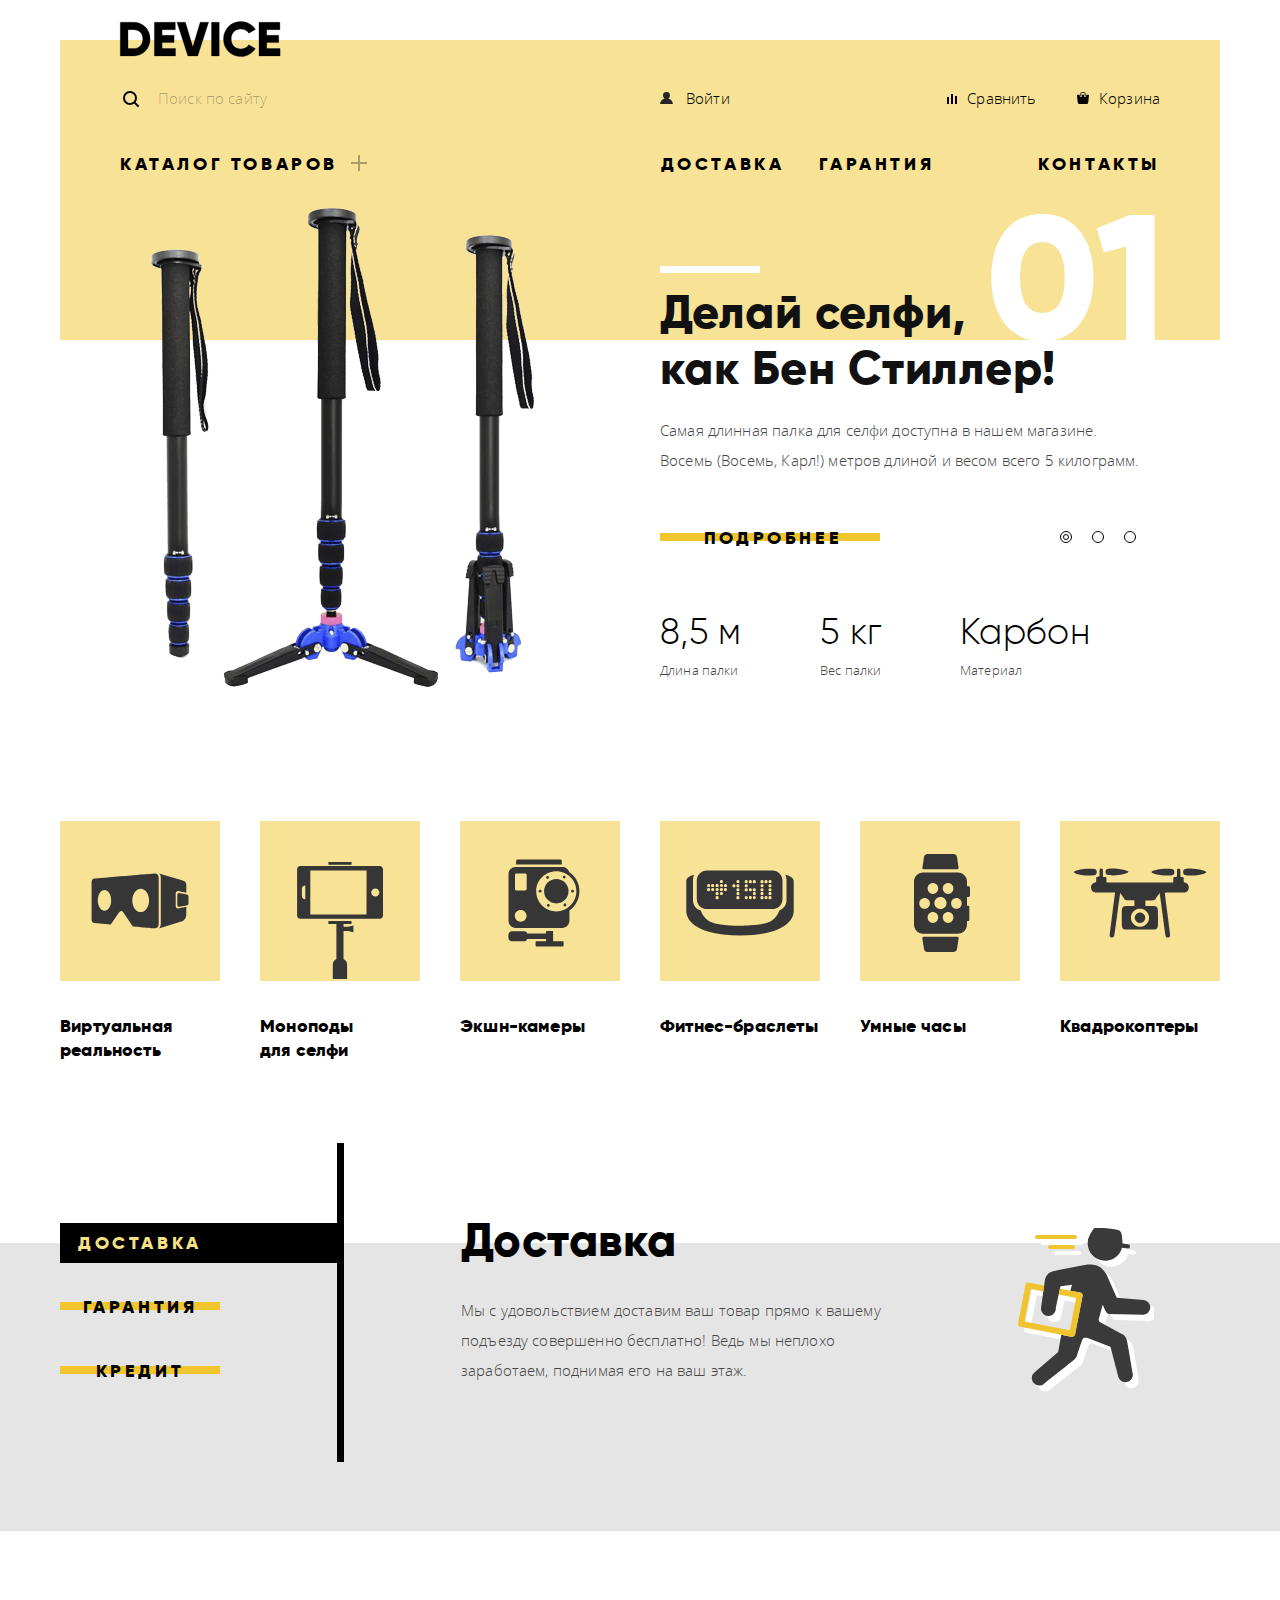
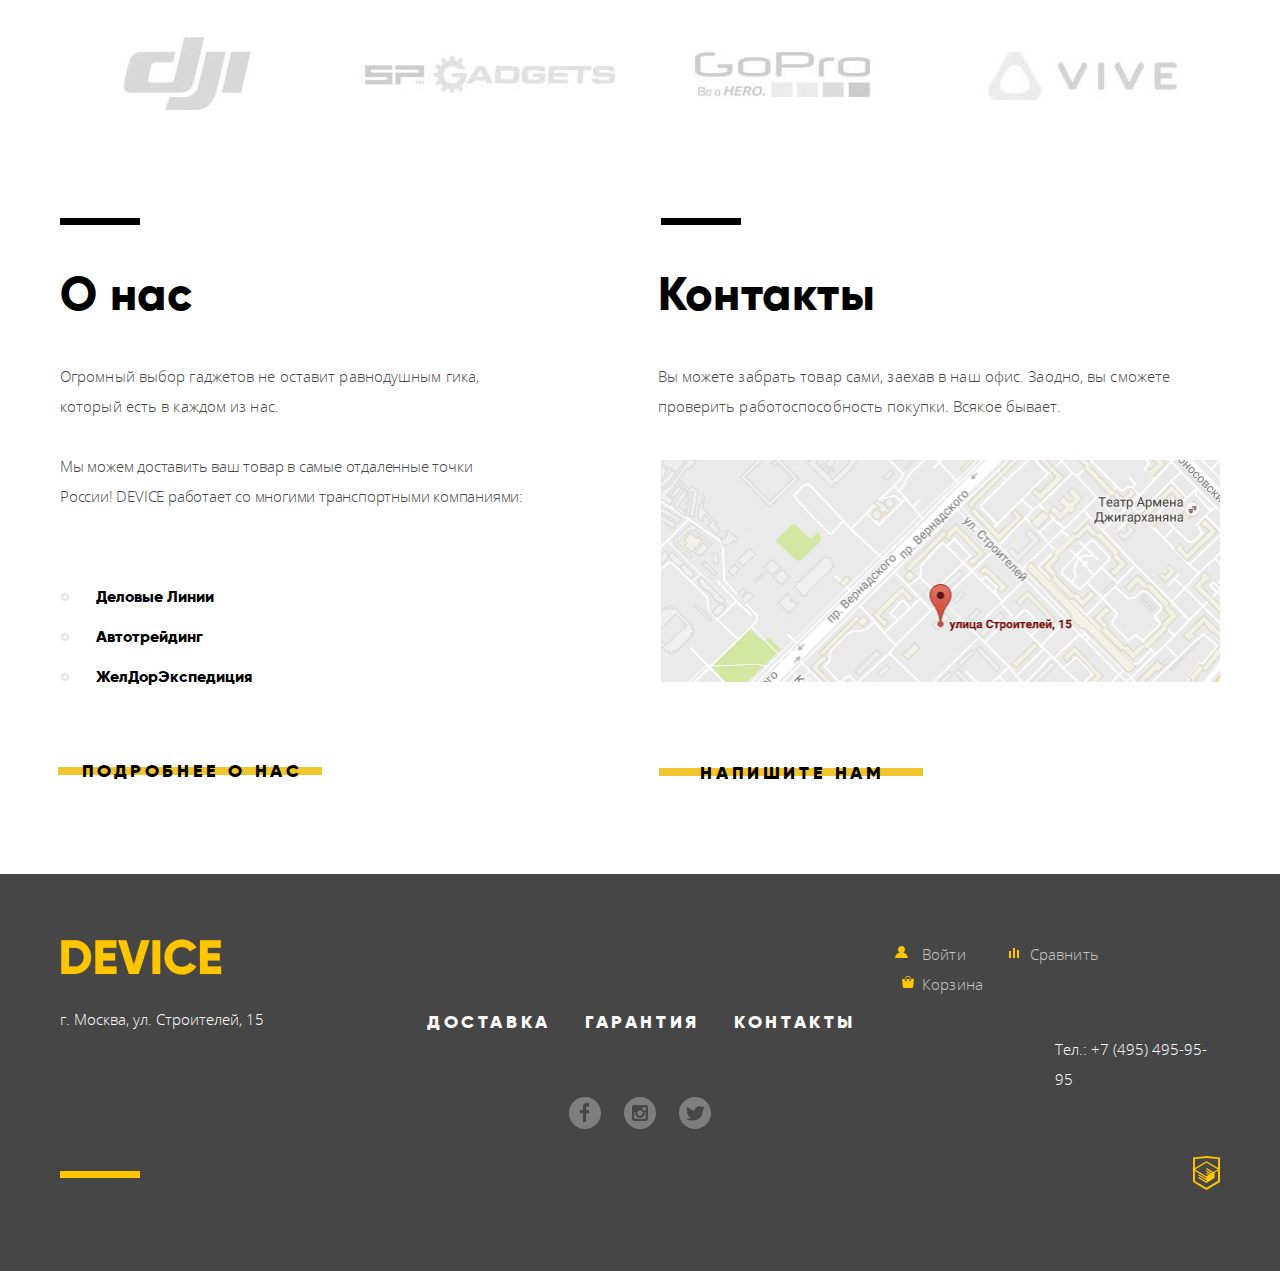
==== index.html @ ca8ff992 "Правки, правки, правки)" ====
<!DOCTYPE html>
<html lang="ru">

<head>
  <meta charset="utf-8">
  <title>HTML Academy: Девайс</title>

  <meta name="format-detection" content="telephone=no">
  <link rel="stylesheet" href="css/normalize.css">
  <link rel="stylesheet" href="css/style.css">
</head>

<body>

  <header class="page-header">
    <div class="page-header__wrapper">

      <div class="logo">
        <a><img src="img/device-logo.svg" width="300" height="64" alt="Логотип Device"></a>
      </div>

      <div class="page-header__topline">
        <form class="search-form" action="#" method="get">
          <label class="search-form__label" for="input-search"></label>
          <input id="input-search" class="search-form__input" type="search" placeholder="Поиск по сайту">
          <button class="search-form__btn" type="submit">Найти</button>
        </form>
        <div class="user-nav">
          <a class="user-nav__link" href="#">Войти</a>
          <a class="user-nav__compare" href="#">Сравнить</a>
          <a class="user-nav__basket" href="#">Корзина</a>
        </div>
      </div>

      <nav class="main-menu">
        <ul class="main-menu__list">
          <li class="main-menu__item">
            <a href="#">Каталог товаров</a>
            <ul class="main-menu__dropdown">
              <li class="main-menu__dropdown-item">
                <a href="#">Виртуальная реальность</a>
                <a href="catalog.html">Моноподы для селфи</a>
                <a href="#">Экшн-камеры</a>
              </li>
              <li class="main-menu__dropdown-item">
                <a href="#">Фитнес-браслеты</a>
                <a href="#">Умные часы</a>
              </li>
              <li class="main-menu__dropdown-item">
                <a href="#">Квадрокоптеры</a>
              </li>
            </ul>
          </li>
          <li class="main-menu__item">
            <a href="#">Доставка</a>
          </li>
          <li class="main-menu__item">
            <a href="#">Гарантия</a>
          </li>
          <li class="main-menu__item">
            <a href="#">Контакты</a>
          </li>
        </ul>
      </nav>
    </div>
  </header>
  <main class="page-main">

    <h1 class="visually-hidden">Интернет-магазин гаджетов и аксессуаров</h1>

    <div class="promo">

      <div class="promo__inner">
        <div class="promo__slider-wrap">

          <input id="promo-button-1" class="promo__button-1 visually-hidden" type="radio" name="promo-controls" checked>
          <input id="promo-button-2" class="promo__button-2 visually-hidden" type="radio" name="promo-controls">
          <input id="promo-button-3" class="promo__button-3 visually-hidden" type="radio" name="promo-controls">

          <div class="promo-paginator">
            <label for="promo-button-1"></label>
            <label for="promo-button-2"></label>
            <label for="promo-button-3"></label>
          </div>

          <div class="promo__slider">
            <ul>
              <li class="promo__slide">
                <!--slide one-->
                <div class="promo__img">
                  <img src="img/slider-1.png" width="384" height="486" alt="Палка для селфи">
                </div>
                <div class="promo__info">
                  <p class="promo__info-slogan">Делай селфи, <span>как Бен Стиллер!</span></p>
                  <p class="promo__info-text">Самая длинная палка для селфи доступна в нашем магазине.<span>Восемь (Восемь,
                      Карл!) метров длиной и весом всего 5 килограмм.</span>
                  </p>
                  <a class="promo__info-link" href="#" >Подробнее</a>
                  <table class="promo__info-param">
                    <thead>
                      <tr>
                        <td>Длина палки</td>
                        <td>Вес палки</td>
                        <td>Материал</td>
                      </tr>
                    </thead>
                    <tbody>
                      <tr>
                        <td>8,5 м</td>
                        <td>5 кг</td>
                        <td>Карбон</td>
                      </tr>
                    </tbody>
                  </table>
                </div>
              </li>
              <li class="promo__slide">
                <!--slide two-->
                <div class="promo__img">
                  <img src="img/slider-2.png" width="345" height="485" alt="Фитнес браслет">
                </div>
                <div class="promo__info">
                  <p class="promo__info-slogan">Худеем<span>правильно!</span></p>
                  <p class="promo__info-text">Мотивирующие фитнес-браслеты помогут найти в себе силы не пропускать занятия
                    и соблюдать диету.
                  </p>
                  <a class="promo__info-link" href="#" >Подробнее</a>
                  <table class="promo__info-param">
                    <thead>
                      <tr>
                        <td>Без подзарядки</td>
                      </tr>
                    </thead>
                    <tbody>
                      <tr>
                        <td>48 часов</td>
                      </tr>
                    </tbody>
                  </table>
                </div>
              </li>
              <li class="promo__slide">
                <!--slide three-->
                <div class="promo__img">
                  <img src="img/slider-3.png" width="526" height="334" alt="Квадрокоптер">
                </div>
                <div class="promo__info">
                  <p class="promo__info-slogan">Пархает как бабочка,<span>жалит как пчела!</span></p>
                  <p class="promo__info-text">Этот обычный, на первый взгляд, квадрокоптер оснащен мощным лазером, замаскированным
                    под стандартную камеру.
                  </p>
                  <a class="promo__info-link" href="#" >Подробнее</a>
                  <table class="promo__info-param">
                    <thead>
                      <tr>
                        <td>Дальность полета</td>
                        <td>Радиус пораженияя</td>
                      </tr>
                    </thead>
                    <tbody>
                      <tr>
                        <td>800 м</td>
                        <td>50 м</td>
                      </tr>
                    </tbody>
                  </table>
                </div>
              </li>
            </ul>
          </div>
        </div>
      </div>

    </div>

    <div class="assortment">
      <a class="assortment__link" href="#" aria-label="Виртуальная реальность" >
        <svg class="assortment__link-img" width="160" height="160" viewBox="0 0 160 160" fill="#363636">
          <g>
            <path class="st0" d="M115.7,85.1V72.5c0-1.3,1-2.4,2.3-2.4l8.3,1.6v-8.2c0-2.4-1.7-3.4-4.2-4.3l-23.2-6.6c1.6,1.4,1.9,2,1.9,4.4
                  v45.2c0,2.4-0.4,4.1-2,5.2l23.3-7.1c2.4-0.8,4.2-4.2,4.2-6.6v-7.9l-8.3,1.6C116.7,87.5,115.7,86.5,115.7,85.1z"
            />
            <path class="st0" d="M126.7,73.5l-7.6-1.4c-1,0-1.8,0.8-1.8,1.9v9.9c0,1,0.8,1.9,1.8,1.9l7.6-1.4c1.2-0.4,1.8-0.8,1.8-1.9v-7
                  C128.5,74.3,127.7,73.8,126.7,73.5z M98.7,57c0-5.1-4.2-4.5-4.2-4.5s-57.1,4.7-60.1,5.1c-3,0.4-2.8,4.4-2.8,4.4l0,36.3
                  c0,3.7,2.6,3.8,2.6,3.8l16.5,1.4l8.1-11.7c0,0,1.1-1.8,2.5-1.8c1.4,0,2.4,1.9,2.4,1.9l9.1,13.5c0,0,18.9,1.9,22.5,1.9
                  c3.6,0,3.4-5,3.4-5V57z M44.5,89.7c-3.7,0-6.7-4.6-6.7-10.3c0-5.7,3-10.3,6.7-10.3c3.7,0,6.7,4.6,6.7,10.3
                  C51.2,85.1,48.2,89.7,44.5,89.7z M80.7,91.1c-4.7,0-8.4-5.2-8.4-11.7c0-6.5,3.8-11.7,8.4-11.7c4.7,0,8.4,5.2,8.4,11.7
                  C89.1,85.9,85.3,91.1,80.7,91.1z" />
          </g>
        </svg>
        <span>Виртуальная реальность</span>
      </a>
      <a class="assortment__link" href="#" aria-label="Моноподы для селфи" >
          <svg class="assortment__link-img" width="160" height="160" viewBox="0 0 160 160" fill="#363636">
              <g>
                <path class="st0" d="M119.7,45H40.3c-1.8,0-3.2,1.4-3.2,3.2v46.4c0,1.8,1.4,3.2,3.2,3.2l0,0h79.5c1.8,0,3.2-1.4,3.2-3.2l0,0V48.2
                  C122.9,46.4,121.5,45,119.7,45L119.7,45z M45.3,78.2h-0.2c-1.8,0-3.2-1.4-3.2-3.2v-7.3c0-1.8,1.4-3.2,3.2-3.2l0,0h0.2V78.2z
                   M106.5,93.4H50.3v-44h56.3L106.5,93.4L106.5,93.4z M115.3,75.6c-2.3,0-4.1-1.9-4.1-4.1s1.9-4.1,4.1-4.1c2.3,0,4.1,1.9,4.1,4.1
                  S117.6,75.6,115.3,75.6z M68.4,41h23.2v2.8H68.4V41z M83.5,105.9v-3h8v-2.8H68.4v2.8h8v35.2c-2.2,1-3.6,3.1-3.6,5.6V158h14.3v-14.3
                  c0-2.4-1.4-4.6-3.6-5.6v-28h4.8l5.1,1.2v-6.7l-5.1,1.2h-4.8V105.9z"/>
              </g>
              </svg>
        <span>Моноподы для селфи</span>
      </a>
      <a class="assortment__link" href="#" aria-label="Экшн-камеры" >
        <svg class="assortment__link-img" width="160" height="160" viewBox="0 0 160 160" fill="#363636">
          <g>
            <path class="st0" d="M101.8,40c0-0.7-0.6-1.5-1.3-1.5h-43c-0.7,0-1.4,0.8-1.4,1.5v3.5h45.7L101.8,40L101.8,40z M102.7,120.3h-9.6
                  v-10.4h-7v2.5H67.3c-0.5-1.3-1.8-2.1-3.2-2.1H52c-1.9,0-3.6,1.6-3.6,3.5v3c0,1.9,1.6,3.5,3.6,3.5h12c1.5,0,2.8-0.9,3.3-2.3h18.8
                  v2.3h-9.5c-0.5,0-1,0.4-1,1v3.2c0,0.5,0.5,1,1,1h26.1c0.5,0,0.9-0.5,0.9-1v-3.2C103.6,120.7,103.2,120.3,102.7,120.3z M109.2,50.9
                  c-0.9-3-3.6-5.1-6.8-5H55.6c-3.9,0-7.1,3.1-7.1,7v46.9c0,3.9,3.3,7.1,7.1,7.1h46.7c3.9,0,7.1-3.2,7.1-7.1V89.4
                  c6.3-4.4,10-11.5,10-19.2C119.5,62.2,115.4,55.1,109.2,50.9z M60.7,100.7c-3.3,0-5.9-2.7-5.9-5.9c0-3.3,2.6-5.9,5.9-5.9
                  c3.3,0,5.9,2.7,5.9,5.9C66.6,98,64,100.7,60.7,100.7z M66.7,68c0,0.8-0.6,1.4-1.4,1.4c0,0,0,0,0,0h-8.9c-0.8,0-1.4-0.6-1.4-1.4
                  c0,0,0,0,0,0V53.9c0-0.8,0.6-1.4,1.4-1.4c0,0,0,0,0,0h8.9c0.8,0,1.4,0.6,1.4,1.4c0,0,0,0,0,0L66.7,68L66.7,68z M96.3,90.4
                  c-11.1,0-20.1-9-20.1-20.1s9-20.1,20.1-20.1s20.1,9,20.1,20.1S107.3,90.4,96.3,90.4z" />
            <ellipse class="st0" cx="96.3" cy="70.2" rx="12.2" ry="12.2" />
            <circle class="st0" cx="80.1" cy="70.2" r="1.4" />
            <circle class="st0" cx="112.5" cy="70.2" r="1.4" />
            <circle class="st0" cx="87.6" cy="56.5" r="1.4" />
            <ellipse class="st0" cx="104.9" cy="84" rx="1.4" ry="1.4" />
            <circle class="st0" cx="104.2" cy="56.1" r="1.4" />
            <circle class="st0" cx="88.3" cy="84.4" r="1.4" />
          </g>
        </svg>
        <span>Экшн-камеры</span>
      </a>
      <a class="assortment__link" href="#" aria-label="Фитнес-браслеты" >
          <svg class="assortment__link-img" width="160" height="160" viewBox="0 0 160 160" fill="#363636">
              <g>
                <path class="st0" d="M125.3,53.7c0.8,1.4,1.2,3.1,1.2,4.8v21.1c0,4.6-3.1,8.5-7.2,9.9c-1.3,4-3.8,7.9-8.1,10.4
                  c-8.7,5.2-31.1,4.8-31.2,4.8c-0.1,0-22.5,0.4-31.2-4.8c-4.2-2.5-6.7-6.3-8-10.3c-4.4-1.2-7.8-5.3-7.8-10.1V58.5
                  c0-1.7,0.4-3.3,1.1-4.7c-3.7,0.9-7.8,2.7-7.8,6.2v30c0,10.3,11.8,24.4,53.7,24.4c41.8,0,53.7-14.2,53.7-24.4v-30
                  C133.7,56.4,129.1,54.6,125.3,53.7z"/>
                <path class="st0" d="M46.9,88.1h65.5c5.6,0,10.1-4.5,10.1-10.1V59.6c0-5.6-4.5-10.1-10.1-10.1H46.9c-5.6,0-10.1,4.5-10.1,10.1V78
                  C36.8,83.6,41.3,88.1,46.9,88.1z M110,59.1c0.9,0,1.6,0.7,1.6,1.5c0,0.9-0.7,1.6-1.5,1.6c0,0-0.1,0-0.1,0c-0.9,0-1.6-0.7-1.5-1.6
                  C108.5,59.8,109.2,59.1,110,59.1z M110,63.2c0.9,0,1.6,0.7,1.6,1.6c0,0.9-0.7,1.6-1.6,1.6l0,0c-0.9,0-1.6-0.7-1.6-1.6
                  C108.5,63.9,109.2,63.2,110,63.2z M110,67.2c0.9,0,1.6,0.7,1.6,1.6s-0.7,1.6-1.6,1.6c-0.9,0-1.6-0.7-1.6-1.6
                  C108.5,67.9,109.2,67.2,110,67.2C110,67.2,110,67.2,110,67.2z M110,71c0.9,0,1.6,0.7,1.6,1.6c0,0.9-0.7,1.6-1.6,1.6
                  c-0.9,0-1.6-0.7-1.6-1.6C108.5,71.7,109.2,71,110,71z M110,75.1c0.9,0,1.6,0.7,1.6,1.6s-0.7,1.6-1.6,1.6s-1.6-0.7-1.6-1.6
                  S109.2,75.1,110,75.1L110,75.1z M106,59.1c0.9,0,1.6,0.7,1.6,1.6c0,0.9-0.7,1.6-1.6,1.6s-1.6-0.7-1.6-1.6
                  C104.4,59.8,105.1,59.1,106,59.1z M106,75.1c0.9,0,1.6,0.7,1.6,1.5c0,0.9-0.7,1.6-1.5,1.6c0,0-0.1,0-0.1,0c-0.9,0-1.5-0.7-1.5-1.6
                  C104.5,75.7,105.2,75.1,106,75.1z M102,59.1c0.9,0,1.6,0.7,1.6,1.6c0,0.9-0.7,1.6-1.6,1.6c-0.9,0-1.6-0.7-1.6-1.6
                  C100.4,59.8,101.1,59.1,102,59.1z M102,63.2c0.9,0,1.6,0.7,1.6,1.5c0,0.9-0.7,1.6-1.5,1.6c0,0-0.1,0-0.1,0c-0.9,0-1.6-0.7-1.5-1.6
                  C100.5,63.8,101.1,63.2,102,63.2z M102,67.2c0.9,0,1.6,0.7,1.6,1.6c0,0.9-0.7,1.6-1.6,1.6l0,0c-0.9,0-1.6-0.7-1.6-1.6
                  C100.4,67.9,101.1,67.2,102,67.2z M102,71c0.9,0,1.6,0.7,1.6,1.6c0,0.9-0.7,1.6-1.6,1.6s-1.6-0.7-1.6-1.6
                  C100.4,71.7,101.1,71,102,71z M102,75.1c0.9,0,1.6,0.7,1.6,1.6s-0.7,1.6-1.6,1.6s-1.6-0.7-1.6-1.6S101.1,75.1,102,75.1L102,75.1z
                   M94.3,59.1c0.9,0,1.6,0.7,1.6,1.6c0,0.9-0.7,1.6-1.6,1.6s-1.6-0.7-1.6-1.6C92.7,59.8,93.4,59.1,94.3,59.1
                  C94.3,59.1,94.3,59.1,94.3,59.1z M94.3,67.2c0.9,0,1.6,0.7,1.6,1.6s-0.7,1.6-1.6,1.6c-0.9,0-1.6-0.7-1.6-1.6
                  C92.7,67.9,93.4,67.2,94.3,67.2C94.3,67.2,94.3,67.2,94.3,67.2z M94.3,71.1c0.9,0,1.6,0.6,1.6,1.5s-0.6,1.6-1.5,1.6
                  c0,0-0.1,0-0.1,0c-0.9,0-1.5-0.8-1.5-1.6C92.8,71.8,93.5,71.1,94.3,71.1z M94.3,75.1c0.9,0,1.6,0.7,1.6,1.5s-0.7,1.6-1.5,1.6
                  c0,0-0.1,0-0.1,0c-0.9,0-1.5-0.7-1.5-1.6C92.8,75.7,93.5,75.1,94.3,75.1z M90.3,59.1c0.9,0,1.6,0.7,1.6,1.6c0,0.9-0.7,1.6-1.6,1.6
                  c-0.9,0-1.6-0.7-1.6-1.6C88.7,59.8,89.4,59.1,90.3,59.1L90.3,59.1z M90.3,67.2c0.9,0,1.6,0.7,1.6,1.5c0,0.9-0.7,1.6-1.5,1.6
                  c0,0-0.1,0-0.1,0c-0.9,0-1.6-0.7-1.5-1.6C88.8,67.9,89.4,67.2,90.3,67.2z M90.3,75.1c0.9,0,1.6,0.7,1.6,1.5c0,0.9-0.7,1.6-1.5,1.6
                  c0,0-0.1,0-0.1,0c-0.9,0-1.6-0.7-1.5-1.6C88.8,75.8,89.4,75.1,90.3,75.1z M86.2,59.1c0.9,0,1.6,0.7,1.5,1.6c0,0.8-0.7,1.5-1.5,1.5
                  c-0.9,0-1.6-0.7-1.6-1.6c0,0,0,0,0,0C84.7,59.8,85.4,59.1,86.2,59.1C86.2,59.1,86.2,59.1,86.2,59.1z M86.2,63.2
                  c0.9,0,1.6,0.6,1.7,1.5s-0.6,1.6-1.5,1.7c-0.1,0-0.1,0-0.2,0c-0.9,0-1.5-0.8-1.5-1.7C84.8,63.8,85.4,63.2,86.2,63.2z M86.2,67.2
                  c0.9,0,1.6,0.7,1.6,1.6s-0.7,1.6-1.6,1.6c-0.9,0-1.6-0.7-1.6-1.6C84.7,67.9,85.4,67.2,86.2,67.2z M86.2,75.1c0.9,0,1.5,0.8,1.5,1.6
                  c0,0.8-0.7,1.5-1.5,1.5c-0.9,0-1.6-0.7-1.5-1.6C84.7,75.8,85.4,75.1,86.2,75.1z M77.9,59.1c0.9,0,1.6,0.7,1.6,1.5
                  c0,0.9-0.7,1.6-1.5,1.6c0,0-0.1,0-0.1,0c-0.9,0-1.6-0.7-1.5-1.6C76.4,59.8,77.1,59.1,77.9,59.1z M77.9,63.2c0.9,0,1.6,0.7,1.6,1.6
                  c0,0.9-0.7,1.6-1.6,1.6l0,0c-0.9,0-1.6-0.7-1.6-1.6C76.4,63.9,77.1,63.2,77.9,63.2z M77.9,67.2c0.9,0,1.6,0.7,1.6,1.6
                  c0,0.9-0.7,1.6-1.6,1.6c-0.9,0-1.6-0.7-1.6-1.6C76.4,67.9,77.1,67.2,77.9,67.2z M77.9,71.1c0.9,0,1.6,0.7,1.6,1.6
                  c0,0.9-0.7,1.6-1.6,1.6c-0.9,0-1.6-0.7-1.5-1.6C76.4,71.8,77.1,71.1,77.9,71.1z M77.9,75.1c0.9,0,1.6,0.7,1.6,1.6s-0.7,1.6-1.6,1.6
                  s-1.6-0.7-1.6-1.6S77.1,75.1,77.9,75.1L77.9,75.1z M73.9,63.2c0.9,0,1.6,0.7,1.6,1.6s-0.7,1.6-1.6,1.6c-0.9,0-1.6-0.7-1.6-1.6
                  C72.3,63.9,73,63.2,73.9,63.2z M65.4,62.9c0.9,0,1.6,0.6,1.7,1.5c0,0.9-0.6,1.6-1.5,1.7c-0.1,0-0.1,0-0.2,0c-0.9,0-1.5-0.8-1.5-1.7
                  C64,63.6,64.6,63,65.4,62.9z M65.4,67c0.9,0,1.6,0.7,1.6,1.6c0,0.9-0.7,1.6-1.6,1.6l0,0c-0.9,0-1.6-0.7-1.6-1.6
                  C63.8,67.7,64.5,67,65.4,67z M61.4,58.9c0.9,0,1.6,0.7,1.6,1.6c0,0.9-0.7,1.6-1.6,1.6s-1.6-0.7-1.6-1.6
                  C59.8,59.6,60.5,58.9,61.4,58.9L61.4,58.9z M61.4,62.9c0.9,0,1.6,0.7,1.6,1.5c0,0.9-0.7,1.6-1.5,1.6c0,0-0.1,0-0.1,0
                  c-0.9,0-1.6-0.7-1.5-1.6C59.9,63.6,60.5,63,61.4,62.9z M61.4,67c0.9,0,1.6,0.7,1.6,1.6s-0.7,1.6-1.6,1.6l0,0
                  c-0.9,0-1.6-0.7-1.6-1.6S60.5,67,61.4,67z M61.4,71c0.9,0,1.6,0.7,1.6,1.5c0,0.9-0.7,1.6-1.5,1.6c0,0-0.1,0-0.1,0
                  c-0.9,0-1.6-0.7-1.5-1.6C59.9,71.7,60.5,71,61.4,71z M57.1,62.9c0.9,0,1.6,0.7,1.6,1.6c0,0.9-0.7,1.6-1.6,1.6c0,0,0,0,0,0
                  c-0.9,0-1.6-0.7-1.6-1.6C55.5,63.6,56.2,62.9,57.1,62.9z M57.1,67c0.9,0,1.6,0.7,1.6,1.5c0,0.9-0.7,1.6-1.5,1.6c0,0-0.1,0-0.1,0
                  c-0.9,0-1.6-0.7-1.5-1.6C55.6,67.7,56.3,67,57.1,67z M57.1,71c0.9,0,1.6,0.7,1.6,1.6c0,0.9-0.7,1.6-1.6,1.6c-0.9,0-1.6-0.7-1.6-1.6
                  C55.5,71.7,56.2,71,57.1,71z M57.1,75.1c0.9,0,1.6,0.7,1.6,1.6s-0.7,1.6-1.6,1.6c-0.9,0-1.6-0.7-1.6-1.6
                  C55.5,75.8,56.2,75.1,57.1,75.1C57.1,75.1,57.1,75.1,57.1,75.1z M52.6,58.9L52.6,58.9z M52.6,62.9c0.9,0,1.6,0.7,1.6,1.6
                  c0,0.9-0.7,1.6-1.6,1.6c-0.9,0-1.6-0.7-1.6-1.6C51.1,63.6,51.8,62.9,52.6,62.9z M52.6,67c0.9,0,1.6,0.6,1.6,1.5
                  c0,0.9-0.6,1.6-1.5,1.6c0,0-0.1,0-0.1,0c-0.9,0-1.5-0.8-1.5-1.6C51.2,67.7,51.8,67,52.6,67z M52.6,71L52.6,71z M48.6,62.9
                  c0.9,0,1.6,0.6,1.7,1.5s-0.6,1.6-1.5,1.7c-0.1,0-0.1,0-0.2,0c-0.9,0-1.5-0.8-1.5-1.7C47.2,63.6,47.8,63,48.6,62.9z M48.6,67
                  c0.9,0,1.6,0.7,1.6,1.6c0,0.9-0.7,1.6-1.6,1.6c-0.9,0-1.6-0.7-1.6-1.6C47,67.7,47.7,67,48.6,67z"/>
              </g>
              </svg>
                        
        <span>Фитнес-браслеты</span>
      </a>
      <a class="assortment__link" href="#" aria-label="Умные часы" >
          <svg class="assortment__link-img" width="160" height="160" viewBox="0 0 160 160" fill="#363636">
              <g>
                <path class="st0" d="M108.5,65.2H107v-4.6c0-5.1-4.1-9.2-9.1-9.2H63.1c-5,0-9.1,4.1-9.1,9.2v42.9c0,5.1,4.1,9.2,9.1,9.2h34.8
                  c5,0,9.1-4.1,9.1-9.2V100h1.5c0.4,0,0.8-0.3,0.8-0.8V85.5c0-0.4-0.3-0.8-0.8-0.8H107v-8.8h1.5c0.8,0,1.5-0.7,1.5-1.5v-7.7
                  C110,65.9,109.3,65.2,108.5,65.2z M88.1,62.1c2.9,0,5.3,2.4,5.3,5.4s-2.4,5.4-5.3,5.4c-2.9,0-5.3-2.4-5.3-5.4S85.2,62.1,88.1,62.1z
                   M72.9,62.1c2.9,0,5.3,2.4,5.3,5.4s-2.4,5.4-5.3,5.4c-2.9,0-5.3-2.4-5.3-5.4S70,62.1,72.9,62.1z M59.3,82.4c0-3,2.4-5.4,5.3-5.4
                  c2.9,0,5.3,2.4,5.3,5.4s-2.4,5.4-5.3,5.4C61.7,87.8,59.3,85.4,59.3,82.4z M72.9,101.9c-2.9,0-5.3-2.4-5.3-5.4s2.4-5.4,5.3-5.4
                  c2.9,0,5.3,2.4,5.3,5.4S75.9,101.9,72.9,101.9z M74.4,82c0-3.4,2.7-6.1,6.1-6.1c3.3,0,6.1,2.7,6.1,6.1s-2.7,6.1-6.1,6.1
                  C77.1,88.1,74.4,85.4,74.4,82z M88.1,101.9c-2.9,0-5.3-2.4-5.3-5.4s2.4-5.4,5.3-5.4s5.3,2.4,5.3,5.4S91,101.9,88.1,101.9z
                   M96.4,87.8c-2.9,0-5.3-2.4-5.3-5.4s2.4-5.4,5.3-5.4c2.9,0,5.3,2.4,5.3,5.4C101.7,85.4,99.3,87.8,96.4,87.8z M63.6,48.3h33.7
                  c0.8,0,1.4-0.7,1.3-1.5L97,36l0,0c-0.3-1.7-1.8-3-3.5-3h-26c-1.7,0-3.3,1.4-3.5,3l-1.6,10.8C62.2,47.6,62.8,48.3,63.6,48.3z
                   M97.3,115.7H63.6c-0.8,0-1.4,0.7-1.3,1.5L64,128c0.3,1.7,1.8,3,3.5,3h26c1.7,0,3.3-1.4,3.5-3v0l1.6-10.8
                  C98.8,116.4,98.2,115.7,97.3,115.7z"/>
              </g>
              </svg>                         
        <span>Умные часы</span>
      </a>
      <a class="assortment__link" href="#" aria-label="Квадрокоптеры" >
          <svg class="assortment__link-img" width="160" height="160" viewBox="0 0 160 160" fill="#363636">
              <g>
                <path class="st0" d="M26,47.8c-5.5,0.5-10.2,1.6-11.5,2.7c-0.7,0.6-0.7,0.6-0.2,1.2c0.6,0.7,3.7,1.6,7.2,2.2
                  c4,0.7,12.5,0.7,13.7,0.1c1.2-0.7,1.6-1.4,1.6-3c0-1.6-0.6-2.4-2.2-2.9C33.3,47.6,28.9,47.5,26,47.8z M39.8,48
                  c-0.1,0.3-0.3,2.1-0.3,4.1c0,4.1,0.2,3.8-2.2,3.9l-1,0.1l-0.1,2.5L36,61.2l-1.2,0.3c-2.6,0.7-4,2.6-3.8,5.3c0.1,1.9,1,3.3,2.6,4.1
                  c1.1,0.5,1.5,0.5,11.2,0.5c5.5,0,10.1,0.1,10.2,0.2c0.1,0.1-1.1,9.4-2.6,20.6c-1.4,11.2-2.7,21-2.7,21.7c-0.1,1.6,0.8,2.6,2.3,2.6
                  c1.2,0,2-0.6,2.3-1.9c0.1-0.5,1.5-10.3,3-21.8c1.5-11.5,2.9-20.9,2.9-20.9c0.1,0,1.1,1.4,2.2,3.1c2.9,4.6,2.4,4.3,7.6,4.3h4.4V85
                  l-5.1,0.1c-4.7,0.1-5.2,0.1-5.9,0.6c-1.6,1.2-1.6,1.4-1.6,11c0,9.5,0,9.8,1.5,11.1l0.9,0.7h31.4l0.9-0.7c1.5-1.3,1.5-1.5,1.5-11.1
                  c0-9.6-0.1-9.8-1.6-11c-0.7-0.5-1.2-0.5-5.9-0.6L85.4,85v-5.6h4.4c5.2,0,4.7,0.3,7.6-4.3c1.1-1.7,2.1-3.1,2.2-3.1
                  c0.1,0,1.4,9.4,2.9,20.9c1.5,11.5,2.9,21.3,3,21.8c0.3,1.3,1.1,1.9,2.3,1.9c1.5,0,2.4-1,2.3-2.6c0-0.7-1.3-10.4-2.7-21.7
                  c-1.5-11.2-2.6-20.5-2.6-20.6c0.1-0.1,4.6-0.2,10.2-0.2c9.8,0,10.1,0,11.2-0.5c1.5-0.7,2.4-2.2,2.6-4.1c0.2-2.7-1.2-4.6-3.8-5.3
                  l-1.2-0.3l-0.1-2.5l-0.1-2.5l-1-0.1c-2.3-0.2-2.2,0.1-2.2-3.9c0-2-0.1-3.8-0.3-4.1c-0.2-0.4-0.5-0.5-1.4-0.5
                  c-0.6,0-1.2,0.1-1.4,0.3c-0.2,0.2-0.3,1.5-0.3,3.9s-0.1,3.7-0.3,3.9c-0.2,0.2-0.9,0.3-1.7,0.3c-1.6,0-1.7,0.1-1.7,3.1v2.3H46.5
                  v-2.3c0-3.1,0-3.1-1.7-3.1c-0.7,0-1.5-0.1-1.6-0.3c-0.2-0.2-0.3-1.5-0.3-3.9c0-2.5-0.1-3.7-0.3-3.9c-0.2-0.2-0.8-0.3-1.4-0.3
                  C40.3,47.5,40,47.6,39.8,48z M82.6,88.1c2.9,0.9,5.4,3.4,6.2,6.2c0.4,1.5,0.3,4.2-0.3,5.8c-0.7,1.9-2.7,4-4.6,4.9
                  c-1.3,0.6-1.8,0.7-3.9,0.7s-2.6-0.1-3.9-0.7c-1.9-0.9-3.9-3.1-4.6-4.9c-0.6-1.6-0.7-4.2-0.3-5.8c0.7-2.7,3.3-5.3,6.1-6.2
                  C79.3,87.5,80.6,87.5,82.6,88.1z"/>
                <path class="st0" d="M77.8,91.9c-2,0.9-3.5,3.6-3.1,5.7c0.8,3.7,4.8,5.6,8,3.7c2-1.2,3-3.5,2.4-5.8c-0.6-2.4-2.7-4.1-5.2-4.1
                  C79.4,91.4,78.4,91.7,77.8,91.9L77.8,91.9z M50.1,47.6c-3.9,0.7-4.5,1.1-4.5,3.4c0,1.8,0.5,2.4,2.3,3c1.5,0.5,7.2,0.5,10.5,0.1
                  c6.9-0.8,11.3-2.5,9.7-3.8c-1.3-0.9-4.9-1.9-9.1-2.4C56.5,47.7,51,47.5,50.1,47.6L50.1,47.6z M103.5,47.8
                  c-6.3,0.6-11.9,2.1-11.9,3.2c0,1.7,7.8,3.5,15.6,3.5c5.8,0,7.2-0.6,7.2-3.3c0-1.8-0.6-2.6-2.4-3.1
                  C110.4,47.6,106.4,47.5,103.5,47.8z M126.8,47.8c-1.8,0.2-3,0.8-3.4,1.5c-0.4,0.8-0.3,2.9,0.2,3.6c0.9,1.3,1.7,1.5,7.1,1.5
                  c3.7,0,5.8-0.1,7.9-0.5c3.5-0.6,6.6-1.5,7.2-2.2c0.5-0.5,0.5-0.5-0.2-1.2c-1.3-1.1-6-2.2-11.9-2.7C130,47.5,129,47.5,126.8,47.8z"
                  />
              </g>
              </svg>
                         
        <span>Квадрокоптеры</span>
      </a>
    </div>

    <div class="feature">

      <div class="feature__inner">
        <div class="feature__slider-wrap">

          <input id="feature-button-1" class="feature__button-1 visually-hidden" type="radio" name="feature-controls" checked>
          <input id="feature-button-2" class="feature__button-2 visually-hidden" type="radio" name="feature-controls">
          <input id="feature-button-3" class="feature__button-3 visually-hidden" type="radio" name="feature-controls">

          <div class="feature-paginator">
            <label for="feature-button-1">Доставка</label>
            <label for="feature-button-2">Гарантия</label>
            <label for="feature-button-3">Кредит</label>
          </div>

          <div class="feature__slider">
            <ul>
              <li class="feature__slide">
                <!--slide one-->
                <h2 class="feature__slide-title">Доставка</h2>
                <p class="feature__slide-text">Мы с удовольствием доставим ваш товар прямо к вашему подъезду совершенно бесплатно!
                  Ведь мы неплохо заработаем, поднимая его на ваш этаж.
                </p>
              </li>
              <li class="feature__slide">
                <!--slide two-->
                <h2 class="feature__slide-title">Гарантия</h2>
                <p class="feature__slide-text">Если из-за возгорания купленного у нас товара у вас сгорит дом — не переживайте,
                  мы выдадим вам новый. Товар, не дом, конечно же.
                </p>
              </li>
              <li class="feature__slide">
                <!--slide three-->
                <h2 class="feature__slide-title">Кредит</h2>
                <p class="feature__slide-text">Залезть в долговую яму стало проще! Кредитные консультанты подберут для вас
                  наиболее выгодные условия кредита. Выгодные для нашего банка, разумеется.
                </p>
              </li>
            </ul>
          </div>
        </div>
      </div>

    </div>

    <div class="partners">
      <a href="#" class="partners__link" title="DJI">
        <img src="img/logo-dji.jpg" width="260" height="100" alt="Компания DJI">
      </a>
      <a href="#" class="partners__link" title="SP Gadgets">
        <img src="img/logo-sp.jpg" width="260" height="100" alt="Компания SP Gadgets">
      </a>
      <a href="#" class="partners__link" title="Go Pro">
        <img src="img/logo-gopro.jpg" width="260" height="100" alt="Компания Go Pro">
      </a>
      <a href="#" class="partners__link" title="VIVE">
        <img src="img/logo-vive.jpg" width="260" height="100" alt="Компания VIVE">
      </a>
    </div>

    <div class="company-info">
      <div class="about">
        <h2 class="about__title">О нас</h2>
        <p class="about__text">Огромный выбор гаджетов не оставит равнодушным гика, который есть в каждом из нас.</p>
        <p class="about__text">Мы можем доставить ваш товар в самые отдаленные точки России! DEVICE работает со многими транспортными
          компаниями:
        </p>
        <ul>
          <li>Деловые Линии</li>
          <li>Автотрейдинг</li>
          <li>ЖелДорЭкспедиция</li>
        </ul>
        <a class="about__link" href="#">Подробнее о нас</a>
      </div>
      <div class="contacts">
        <h2 class="contacts__title">Контакты</h2>
        <p class="contacts__text">Вы можете забрать товар сами, заехав в наш офис. Заодно, вы сможете проверить работоспособность
          покупки. Всякое бывает.
        </p>
        <a class="contacts__map" href="#" title="Адрес офиса">
          <img src="img/map.png" width="560" height="222" alt="улица Строителей дом 15">
        </a>
        <a class="contacts__link" href="#">Напишите нам</a>
      </div>
    </div>
  </main>

  <footer class="page-footer">
    <div class="page-footer__wrapper">

      <div class="page-footer__block">
        <div class="logo logo--footer">
          <a><img src="img/device-logo--footer.svg" width="300" height="64" alt="Логотип Device"></a>
        </div>
        <p class="address">г. Москва, ул. Строителей, 15</p>
      </div>

      <div class="page-footer__block">
        <div class="page-footer__links">
          <a class="page-footer__link" href="#">Доставка</a>
          <a class="page-footer__link" href="#">Гарантия</a>
          <a class="page-footer__link" href="#">Контакты</a>
        </div>
        <div class="social">
          <a href="facebook.com" aria-label="facebook"></a>
          <a href="instagram.com" aria-label="instagram"></a>
          <a href="twitter.com" aria-label="twitter"></a>
        </div>
      </div>

      <div class="page-footer__block">
        <div class="user-nav user-nav--footer">
          <a class="user-nav__link user-nav__link--footer" href="#">Войти</a>
          <a class="user-nav__compare user-nav__compare--footer" href="#">Сравнить</a>
          <a class="user-nav__basket user-nav__basket--footer" href="#">Корзина</a>
        </div>
        <p class="tel">Тел.: +7 (495) 495-95-95</p>
        <a class="page-footer__block-link" href="https://htmlacademy.ru/intensive/htmlcss">
        </a>
      </div>

    </div>
  </footer>


  <div class="map-popup-overlay hidden">
    <div class="popup-map">
      <iframe src="https://yandex.ru/map-widget/v1/?um=constructor%3Afe4377b97dc8234eb7981701d78a9d615b1ea40eb88b5850a05a94e5e0ac925a&amp;source=constructor"
        width="960" height="560"></iframe>
      <button class="close-btn close-btn--map" type="button" tabindex="0">
        <span class="visually-hidden">Закрыть</span>
      </button>
    </div>
  </div>

  <div class="form-popup-overlay hidden">
    <form class="popup-form" action="#" method="post">
      <fieldset class="popup-form__group">
        <div class="popup-form__group-wrapper">

          <div class="popup-form__user-name">
            <label class="popup-form__label" for="name-user">Ваше имя:</label>
            <input id="name-user" class="popup-form__input" type="text" name="user-name" placeholder="Имя Фамилия">
          </div>

          <div class="popup-form__user-email">
            <label class="popup-form__label" for="mail-user">Ваш e-mail:</label>
            <input id="mail-user" class="popup-form__input" type="email" name="user-mail" placeholder="email@example.com" required>
          </div>
        </div>

        <div class="popup-form__user-text">
          <label class="popup-form__label" for="text-user">Текст письма:</label>
          <textarea id="text-user" name="user-text" placeholder="В свободной форме"></textarea>
        </div>

        <button class="popup-form__btn" type="submit">Отправить</button>
      </fieldset>
      <button class="close-btn close-btn--form" type="button" tabindex="0">
        <span class="visually-hidden">Закрыть</span>
      </button>
    </form>
  </div>

  <script src="js/common.js"></script>

</body>

</html>
---- css/style.css ----
@font-face {
  font-weight: 800;
  font-family: "GilroyExtraBold";
  font-style: normal;

  font-display: swap;
  src: url("../fonts/gilroyextrabold.woff2") format("woff2"), url("../fonts/gilroyextrabold.woff") format("woff");
}

@font-face {
  font-weight: 300;
  font-family: "GilroyLight";
  font-style: normal;

  font-display: swap;
  src: url("../fonts/gilroylight.woff2") format("woff2"), url("../fonts/gilroylight.woff") format("woff");
}

@font-face {
  font-weight: 400;
  font-family: "OpenSans";
  font-style: normal;

  font-display: swap;
  src: url("../fonts/opensans.woff2") format("woff2"), url("../fonts/opensans.woff") format("woff");
}

@font-face {
  font-weight: 300;
  font-family: "OpenSansLight";
  font-style: normal;

  font-display: swap;
  src: url("../fonts/opensanslight.woff2") format("woff2"), url("../fonts/opensanslight.woff") format("woff");
}

html {
  height: 100%;
}

body {
  position: relative;

  -webkit-box-sizing: border-box;
          box-sizing: border-box;
  min-width: 1200px;
  height: 100%;
  margin: 0 auto;

  font-size: 16px;
  line-height: 1.6;
  font-family: "OpenSans", "Arial", "Helvetica", sans-serif;
  color: #111111;
  word-wrap: break-word;
}

img {
  max-width: 100%;
  height: auto;
}

iframe {
  border: none;
}

.visually-hidden,
.visually-hidden:not(:focus):not(:active) {
  position: absolute;

  width: 1px;
  height: 1px;
  margin: -1px;

  clip: rect(0 0 0 0);
}

.hidden {
  display: none;
}

/*begin of header*/

.page-header {
  display: block;
  -webkit-box-sizing: border-box;
          box-sizing: border-box;
  width: 1160px;
  margin: 0 auto;
  padding: 40px 60px 0;

  background-image: linear-gradient(to bottom, #ffffff 0, #ffffff 40px, #f7e296 0, #f7e296);
}

.page-header__wrapper {
  position: relative;

  padding-top: 33px;
}

.logo {
  position: absolute;
  top: -21px;
  left: -3px;

  width: 165px;
  height: 40px;
}

.logo a {
  -webkit-transition: all 0.3s;
          transition: all 0.3s;
}

.logo--footer {
  top: -2px;
  left: -2px;
}

.logo [href="index.html"]:hover {
  opacity: 0.6;
}

.logo [href="index.html"]:active {
  opacity: 0.3;
}

.page-header__topline {
  display: -webkit-box;
  display: -ms-flexbox;
  display: flex;
      flex-wrap: wrap;
  width: 100%;
  margin-bottom: 29px;

  -ms-flex-wrap: wrap;
}

.search-form {
  position: relative;

  width: 50%;

  font-weight: 300;
  font-size: 15px;
  font-family: "OpenSansLight", "Arial", "Helvetica", sans-serif;
}

.search-form__label {
  position: absolute;
  top: 18px;
  left: 3px;

  display: block;
  width: 16px;
  height: 16px;

  background-image: url("../img/search.svg");
  cursor: pointer;
}

.search-form__input {
  -webkit-box-sizing: border-box;
          box-sizing: border-box;
  width: 355px;
  height: 50px;
  padding: 0 36px;

  font-weight: 300;
  line-height: 2;
  letter-spacing: 0.01em;

  background-color: transparent;
  border: 2px solid transparent;

  -webkit-transition: all 0.3s;
          transition: all 0.3s;
}

.search-form__input::-webkit-input-placeholder {
  color: rgba(0, 0, 0, 0.3);

  -webkit-transition: all 0.3s;
          transition: all 0.3s;
}

.search-form__input:-ms-input-placeholder {
  color: rgba(0, 0, 0, 0.3);
}

.search-form__input::placeholder {
  color: rgba(0, 0, 0, 0.3);
}

.search-form__input:hover::-webkit-input-placeholder {
  color: rgba(0, 0, 0, 0.6);
}

.search-form__input:hover:-ms-input-placeholder {
  color: rgba(0, 0, 0, 0.6);
}

.search-form__input:hover::placeholder {
  color: rgba(0, 0, 0, 0.6);
}

.search-form__input:focus {
  border-bottom: 2px solid #000000;
  outline: none;
}

.search-form__input:focus::-webkit-input-placeholder {
  color: rgba(0, 0, 0, 1);
}

.search-form__input:focus:-ms-input-placeholder {
  color: rgba(0, 0, 0, 1);
}

.search-form__input:focus::placeholder {
  color: rgba(0, 0, 0, 1);
}

.search-form__input:focus + .search-form__btn {
  visibility: visible;
  cursor: pointer;
  opacity: 1;
}

.search-form__btn {
  -webkit-box-sizing: border-box;
          box-sizing: border-box;
  width: 85px;
  height: 49px;
  margin-left: -6px;

  font-weight: 300;
  color: #000000;

  background-color: #f7e296;
  border: 2px solid #000000;
  visibility: hidden;
  cursor: default;
  opacity: 0;

  -webkit-transition: all 0.3s;
          transition: all 0.3s;
}

.search-form__btn:hover,
.search-form__btn:focus {
  color: #ffffff;

  background-color: #000000;
  opacity: 1;
}

.search-form__btn:active {
  color: rgba(255, 255, 255, 0.3);

  background-color: #000000;
}

.user-nav {
  display: -webkit-box;
  display: -ms-flexbox;
  display: flex;
      flex-wrap: wrap;
  justify-content: space-between;
  -webkit-box-sizing: border-box;
          box-sizing: border-box;
  width: 50%;
  padding-top: 10px;
  padding-left: 46px;

  font-weight: 300;
  font-size: 15px;
  line-height: 2;
  font-family: "OpenSansLight", "Arial", "Helvetica", sans-serif;
  letter-spacing: 0.01em;

  -webkit-box-pack: justify;
  -ms-flex-pack: justify;
  -ms-flex-wrap: wrap;
}

.user-nav a {
  position: relative;

  color: #000000;
  text-decoration: none;

  -webkit-transition: all 0.3s;
          transition: all 0.3s;
}

.user-nav a:hover {
  opacity: 0.6;
}

.user-nav a:active {
  opacity: 0.3;
}

.user-nav__link {
  margin-right: 175px;
}

.user-nav__link::before {
  content: "";
  position: absolute;
  top: 9px;
  left: -26px;

  width: 13px;
  height: 12px;
  padding-right: 15px;

  background-image: url("../img/user.svg");
  background-repeat: no-repeat;
}

.user-nav__compare::before {
  content: "";
  position: absolute;
  top: 11px;
  left: -20px;

  display: inline-block;
  width: 10px;
  height: 10px;

  background-image: url("../img/compare.svg");
  background-repeat: no-repeat;
}

.user-nav__basket::before {
  content: "";
  position: absolute;
  top: 9px;
  left: -22px;

  display: inline-block;
  width: 12px;
  height: 12px;

  background-image: url("../img/cart.svg");
  background-repeat: no-repeat;
}

.main-menu {
  width: 100%;
}

.main-menu__list {
  display: -webkit-box;
  display: -ms-flexbox;
  display: flex;
      flex-wrap: wrap;
  width: 1040px;
  margin: 0;
  padding: 0;

  list-style: none;

  -ms-flex-wrap: wrap;
}

.main-menu__item {
  -webkit-box-sizing: border-box;
          box-sizing: border-box;
}

.main-menu__item > a {
  font-size: 18px;
  line-height: 24px;
  font-family: "GilroyExtraBold", "Arial", "Helvetica", sans-serif;
  color: #000000;
  text-transform: uppercase;
  text-decoration: none;
  letter-spacing: 0.2em;

  -webkit-transition: all 0.3s;
          transition: all 0.3s;
}

.main-menu__item > a:hover {
  color: rgba(0, 0, 0, 0.6);
}

.main-menu__item > a:active {
  color: rgba(0, 0, 0, 0.3);
}

.main-menu__item:first-child {
  position: relative;

  width: 520px;
  margin-right: auto;
}

.main-menu__item:first-child a {
  position: relative;

  padding-right: 29px;
}

.main-menu__item:first-child > a::after {
  content: "";
  position: absolute;
  top: 2px;
  right: 0;

  display: inline-block;
  width: 16px;
  height: 16px;

  background-image: url("../img/plus.png");
  background-repeat: no-repeat;
}

.main-menu__item:nth-child(2) {
  margin-right: 35px;
}

.main-menu__item:nth-child(3) {
  margin-right: 104px;
}

.main-menu__item:last-child {
  margin-right: 0;
}

.main-menu__dropdown {
  position: absolute;
  top: 20px;
  left: -60px;

  display: -webkit-box;
  display: -ms-flexbox;
  display: flex;
  -webkit-box-sizing: border-box;
          box-sizing: border-box;
  width: 1160px;
  height: 167px;
  padding: 27px 0 0 61px;
  overflow-y: auto;

  list-style: none;

  background-color: #f7e296;
  visibility: hidden;
  opacity: 0;

  -webkit-transition: opacity 0.3s, visibility 0.3s linear 0.3s;
          transition: opacity 0.3s, visibility 0.3s linear 0.3s;
  -webkit-transition-delay: 0.1s;
          transition-delay: 0.1s;
  z-index: 2;
}

.main-menu__dropdown:hover,
.main-menu__dropdown:focus {
  visibility: visible;
  opacity: 1;
}

.main-menu__item:first-child a:hover + .main-menu__dropdown,
.main-menu__item:first-child a:focus + .main-menu__dropdown {
  visibility: visible;
  opacity: 1;
}

.main-menu__dropdown a {
  font-weight: 300;
  font-size: 15px;
  line-height: 2.4;
  font-family: "OpenSansLight", "Arial", "Helvetica", sans-serif;
  color: #000000;
  text-decoration: none;
  letter-spacing: 0.01em;

  -webkit-transition: all 0.3s;
          transition: all 0.3s;
}

.main-menu__dropdown a:hover {
  color: rgba(0, 0, 0, 0.6);
}

.main-menu__dropdown a:active {
  color: rgba(0, 0, 0, 0.3);
}

.main-menu__dropdown-item {
  display: -webkit-box;
  display: -ms-flexbox;
  display: flex;
  -ms-flex-direction: column;
      flex-direction: column;

  -webkit-box-direction: normal;
  -webkit-box-orient: vertical;
}

/*end of header*/

/*===== begin of main =====*/

/*begin promo slider*/

.promo {
  display: block;
  -webkit-box-sizing: border-box;
          box-sizing: border-box;
  width: 1160px;
  margin: 0 auto 131px;
  padding: 26px 20px 0;

  background-image: linear-gradient(to bottom, #f7e296 0, #f7e296 162px, #ffffff 0, #ffffff);
}

.promo__inner {
  display: block;
  width: 1040px;
  height: 486px;
  margin: 0 auto;
}

.promo__slider-wrap {
  position: relative;

  display: block;
  width: 100%;
  margin: auto;
}

.promo__slider-wrap::before {
  content: "";
  position: absolute;
  top: 62px;
  left: 540px;

  display: block;
  width: 100px;
  height: 7px;

  background-color: #ffffff;
}

.promo-paginator {
  position: absolute;
  right: -38px;
  bottom: 156px;
  z-index: 2;

  width: 200px;
  height: 10px;
  margin: 0 0 0 -100px;

  text-align: center;
}

.promo-paginator label {
  position: relative;

  display: inline-block;
  -webkit-box-sizing: border-box;
          box-sizing: border-box;
  width: 12px;
  height: 12px;
  margin: 0 8px;

  vertical-align: top;

  border: 1px solid #000000;
  border-radius: 50%;
  cursor: pointer;
}

.promo__slider-wrap input[type="radio"].promo__button-1:checked ~ .promo-paginator > label[for="promo-button-1"]::before {
  content: "";
  position: absolute;
  top: 0;
  right: 0;
  bottom: 0;
  left: 0;

  display: block;
  width: 4px;
  height: 4px;
  margin: auto;

  border: 1px solid #000000;
  border-radius: 50%;
}

.promo__slider-wrap input[type="radio"].promo__button-2:checked ~ .promo-paginator > label[for="promo-button-2"]::before {
  content: "";
  position: absolute;
  top: 0;
  right: 0;
  bottom: 0;
  left: 0;

  display: block;
  width: 4px;
  height: 4px;
  margin: auto;

  border: 1px solid #000000;
  border-radius: 50%;
}

.promo__slider-wrap input[type="radio"].promo__button-3:checked ~ .promo-paginator > label[for="promo-button-3"]::before {
  content: "";
  position: absolute;
  top: 0;
  right: 0;
  bottom: 0;
  left: 0;

  display: block;
  width: 4px;
  height: 4px;
  margin: auto;

  border: 1px solid #000000;
  border-radius: 50%;
}

.promo__slider-wrap input[type="radio"].promo__button-1:checked ~ .promo__slider > ul {
  left: 0;
}

.promo__slider-wrap input[type="radio"].promo__button-2:checked ~ .promo__slider > ul {
  left: -100%;
}

.promo__slider-wrap input[type="radio"].promo__button-3:checked ~ .promo__slider > ul {
  left: -200%;
}

.promo__slider {
  position: relative;

  overflow-x: hidden;
}

.promo__slider ul {
  position: relative;
  z-index: 1;

  display: -webkit-box;
  display: -ms-flexbox;
  display: flex;
  width: 500%;
  margin: 0;
  padding: 0;

  list-style: none;
}

.promo__slide {
  display: -webkit-box;
  display: -ms-flexbox;
  display: flex;
  -webkit-box-sizing: border-box;
          box-sizing: border-box;
  width: 1040px;
  max-height: 500px;
}

.promo__slide:not(:last-child) .promo__img {
  margin-left: 30px;
}

.promo__img,
.promo__info {
  width: 50%;
}

.promo__info {
  margin-left: 10px;
}

.promo__info-slogan {
  position: relative;
  z-index: 5;

  margin-top: 80px;
  margin-bottom: 19px;

  font-weight: 800;
  font-size: 47px;
  line-height: 1.191489361702128;
  font-family: "GilroyExtraBold", "Arial", "Helvetica", sans-serif;
  letter-spacing: 0.01em;
}

.promo__info-slogan::before {
  position: absolute;
  top: 0;
  left: 0;
  z-index: -1;

  display: block;

  font-size: 179px;
  color: #ffffff;
}

.promo__info-slogan span {
  display: block;
}

.promo__slide:first-child .promo__info-slogan::before {
  content: "01";
  top: -112px;
  left: 326px;
}

.promo__slide:nth-child(2) .promo__info-slogan::before {
  content: "02";
  top: -112px;
  left: 299px;
}

.promo__slide:last-child .promo__info-slogan::before {
  content: "03";
  top: -112px;
  left: 308px;
}

.promo__info-text {
  margin-bottom: 43px;

  font-weight: 300;
  font-size: 15px;
  line-height: 2;
  font-family: "OpenSansLight", "Arial", "Helvetica", sans-serif;
  color: #464646;
  letter-spacing: 0.01em;
}

.promo__info-text span {
  display: block;
}

.promo__info-link {
  position: relative;

  display: -webkit-box;
  display: -ms-flexbox;
  display: flex;
  justify-content: center;
  align-items: center;
  width: 220px;
  margin-bottom: 46px;
  padding: 8px 3px;

  font-size: 18px;
  line-height: 1.333333333333333;
  font-family: "GilroyExtraBold", "Arial", "Helvetica", sans-serif;
  text-align: center;
  color: #000000;
  text-transform: uppercase;
  text-decoration: none;
  letter-spacing: 0.2em;

  -webkit-box-align: center;
  -webkit-box-pack: center;
  -ms-flex-align: center;
  -ms-flex-pack: center;
}

.promo__info-link::before {
  content: "";
  position: absolute;
  top: 38%;
  left: 0;
  z-index: -1;

  display: block;
  width: 220px;
  height: 8px;

  background-color: #f0c52e;

  -webkit-transition: all 0.3s;
          transition: all 0.3s;
}

.promo__info-link:hover::before {
  top: 0;

  height: 100%;
}

.promo__info-link:active {
  color: rgba(0, 0, 0, 0.3);
}

.promo__info-param {
  display: -webkit-box;
  display: -ms-flexbox;
  display: flex;
  -ms-flex-direction: column;
      flex-direction: column;

  font-weight: 300;
  font-size: 13px;
  line-height: 1.538461538461538;
  font-family: "OpenSansLight", "Arial", "Helvetica", sans-serif;
  letter-spacing: 0.01em;

  -webkit-box-direction: normal;
  -webkit-box-orient: vertical;
}

.promo__info-param tr {
  display: -webkit-box;
  display: -ms-flexbox;
  display: flex;
}

.promo__info-param td {
  width: 160px;
  padding: 4px 0 0 0;
}

.promo__info-param thead {
  -ms-flex-order: 1;
  order: 1;

  color: #464646;

  -webkit-box-ordinal-group: 2;
  display: table-footer-group;
}

.promo__info-param tbody {
  -ms-flex-order: 0;
  order: 0;

  -webkit-box-ordinal-group: 1;
}

.promo__info-param tbody td {
  font-weight: 300;
  font-size: 36px;
  line-height: 1.333333333333333;
  font-family: "GilroyLight", "Arial", "Helvetica", sans-serif;
  color: #000000;
  letter-spacing: 0.01em;
}

.promo__info-param td:nth-child(2) {
  width: 140px;
}

/*end of promo slider*/

/*begin of assortment*/

.assortment {
  display: -webkit-box;
  display: -ms-flexbox;
  display: flex;
  justify-content: space-between;
  -webkit-box-sizing: border-box;
          box-sizing: border-box;
  width: 1160px;
  margin: 0 auto 81px;

  -webkit-box-pack: justify;
  -ms-flex-pack: justify;
}

.assortment__link {
  position: relative;

  display: -webkit-box;
  display: -ms-flexbox;
  display: flex;
  -ms-flex-direction: column;
      flex-direction: column;
  justify-content: flex-start;
  align-items: center;
  width: 160px;

  font-weight: 800;
  font-size: 18px;
  line-height: 1.333333333333333;
  font-family: "GilroyExtraBold", "Arial", "Helvetica", sans-serif;
  color: #000000;
  text-decoration: none;
  letter-spacing: 0.01em;

  -webkit-transition: all 0.3s;
          transition: all 0.3s;

  -webkit-box-align: center;
  -webkit-box-direction: normal;
  -webkit-box-orient: vertical;
  -webkit-box-pack: start;
  -ms-flex-align: center;
  -ms-flex-pack: start;
}

.assortment__link-img {
  background-color: #f7e296;

  -webkit-transition: all 0.3s;
          transition: all 0.3s;
}

.assortment__link span {
  display: -webkit-box;
  display: -ms-flexbox;
  display: flex;
  -webkit-box-sizing: border-box;
          box-sizing: border-box;
  width: 160px;
  padding-top: 33px;

  -webkit-transition: all 0.3s;
          transition: all 0.3s;
}

.assortment__link:nth-child(2) span {
  padding-right: 33px;
}

.assortment__link:hover .assortment__link-img {
  background-color: #f0c52e;
}

.assortment__link:active svg,
.assortment__link:focus svg {
  background-color: #f0c52e;

  fill: rgba(54, 54, 54, 0.3);
}

.assortment__link-img:active,
.assortment__link-img:focus {
  background-color: #f0c52e;

  fill: rgba(54, 54, 54, 0.3);
}

.assortment__link:active span,
.assortment__link:focus span {
  opacity: 0.3;
}

.assortment__link span:active,
.assortment__link span:focus {
  opacity: 0.3;
}

.assortment__link-img:active + span,
.assortment__link-img:focus + span {
  opacity: 0.3;
}

/*end of assortment*/

/*begin of feature slider*/

.feature {
  display: block;
  -webkit-box-sizing: border-box;
          box-sizing: border-box;
  margin: 0 auto 94px auto;
  padding-bottom: 69px;

  background-image: linear-gradient(to bottom, #ffffff 0, #ffffff 100px, #e5e5e5 0, #e5e5e5);
}

.feature__inner {
  display: block;
  width: 1160px;
  margin: 0 auto;
}

.feature__slider-wrap {
  position: relative;

  display: -webkit-box;
  display: -ms-flexbox;
  display: flex;
  width: 100%;
  margin: auto;
}

.feature__slider-wrap input[type="radio"] {
  visibility: hidden;
}

.feature-paginator {
  z-index: 5;

  display: -webkit-box;
  display: -ms-flexbox;
  display: flex;
  -ms-flex-direction: column;
      flex-direction: column;
  justify-content: center;
  -webkit-box-sizing: border-box;
          box-sizing: border-box;
  width: 284px;
  margin-right: 117px;
  padding: 80px 0 71px;

  font-weight: 800;
  font-size: 18px;
  line-height: 1.333333333333333;
  font-family: "GilroyExtraBold", "Arial", "Helvetica", sans-serif;
  text-transform: uppercase;
  letter-spacing: 0.2em;

  border-right: 7px solid #000000;

  -webkit-box-direction: normal;
  -webkit-box-orient: vertical;
  -webkit-box-pack: center;
  -ms-flex-pack: center;
}

.feature-paginator label {
  position: relative;

  display: -webkit-box;
  display: -ms-flexbox;
  display: flex;
  justify-content: center;
  align-items: center;
  -webkit-box-sizing: border-box;
          box-sizing: border-box;
  width: 160px;
  margin-bottom: 24px;
  padding: 8px 3px;

  text-align: center;
  color: #000000;

  cursor: pointer;

  -webkit-box-align: center;
  -webkit-box-pack: center;
  -ms-flex-align: center;
  -ms-flex-pack: center;
}

.feature-paginator label::before {
  content: "";
  position: absolute;
  top: 39%;
  left: 0;
  z-index: -1;

  display: block;
  width: 100%;
  height: 8px;

  background-color: #f0c52e;

  -webkit-transition: all 0.3s;
          transition: all 0.3s;
}

.feature-paginator label:hover::before,
.feature-paginator label:focus::before {
  top: 0;

  height: 100%;
}

.feature-paginator label:last-child {
  margin-bottom: 0;
}

.feature__slider-wrap input[type="radio"].feature__button-1:checked ~ .feature-paginator > label[for="feature-button-1"] {
  color: #f7e184;
}

.feature__slider-wrap input[type="radio"].feature__button-2:checked ~ .feature-paginator > label[for="feature-button-2"] {
  color: #f7e184;
}

.feature__slider-wrap input[type="radio"].feature__button-3:checked ~ .feature-paginator > label[for="feature-button-3"] {
  color: #f7e184;
}

.feature__slider-wrap input[type="radio"].feature__button-1:checked ~ .feature-paginator > label[for="feature-button-1"]::before {
  content: "";
  position: absolute;
  top: 0;
  left: 0;

  display: block;
  width: 284px;
  height: 100%;
  margin: auto;

  color: #f0c52e;

  background-color: #000000;
}

.feature__slider-wrap input[type="radio"].feature__button-2:checked ~ .feature-paginator > label[for="feature-button-2"]::before {
  content: "";
  position: absolute;
  top: 0;
  left: 0;

  display: block;
  width: 284px;
  height: 100%;
  margin: auto;

  color: #f0c52e;

  background-color: #000000;
}

.feature__slider-wrap input[type="radio"].feature__button-3:checked ~ .feature-paginator > label[for="feature-button-3"]::before {
  content: "";
  position: absolute;
  top: 0;
  left: 0;

  display: block;
  width: 284px;
  height: 100%;
  margin: auto;

  color: #f0c52e;

  background-color: #000000;
}

.feature__slider-wrap input[type="radio"].feature__button-1:checked ~ .feature__slider > ul {
  left: 0;
}

.feature__slider-wrap input[type="radio"].feature__button-2:checked ~ .feature__slider > ul {
  left: -100%;
}

.feature__slider-wrap input[type="radio"].feature__button-3:checked ~ .feature__slider > ul {
  left: -200%;
}

.feature__slider {
  position: relative;

  display: block;
  -webkit-box-sizing: border-box;
          box-sizing: border-box;
  width: 700px;
  overflow-x: hidden;
  overflow-y: hidden;
}

.feature__slider ul {
  position: relative;

  display: -webkit-box;
  display: -ms-flexbox;
  display: flex;
  -webkit-box-sizing: border-box;
          box-sizing: border-box;
  width: 500%;
  margin: 0;
  padding: 21px 0 0 0;

  list-style: none;
}

.feature__slide {
  position: relative;

  display: -webkit-box;
  display: -ms-flexbox;
  display: flex;
  -ms-flex-direction: column;
      flex-direction: column;
  width: 700px;
  height: 288px;

  -webkit-box-direction: normal;
  -webkit-box-orient: vertical;
}

.feature__slide::after {
  content: "";
  position: absolute;
  top: 46px;
  right: -25px;

  display: block;
  width: 200px;
  height: 200px;

  background-repeat: no-repeat;
  background-position: center center;
}

.feature__slide:first-child::after {
  background-image: url("../img/delivery.svg");
}

.feature__slide:nth-child(2)::after {
  right: -13px;

  background-image: url("../img/warranty.svg");;
}

.feature__slide:last-child::after {
  right: -13px;

  background-image: url("../img/credit.svg");
}

.feature__slide-title {
  margin-top: 52px;
  margin-bottom: 31px;

  font-weight: 800;
  font-size: 47px;
  line-height: 1.021276595744681;
  font-family: "GilroyExtraBold", "Arial", "Helvetica", sans-serif;
  color: #000000;
  letter-spacing: 0.01em;
}

.feature__slide-text {
  width: 430px;
  margin: 0;

  font-weight: 300;
  font-size: 15px;
  line-height: 2;
  font-family: "OpenSansLight", "Arial", "Helvetica", sans-serif;
  color: #464646;
  letter-spacing: 0.01em;
}

/* end of feature slider */

/* begin of pertners */

.partners {
  display: block;
  width: 1160px;
  margin: 0 auto 138px auto;
}

.partners__link {
  position: relative;

  display: inline-block;
  margin-right: 35px;
}

.partners__link:last-child {
  margin-right: 0;
}

.partners__link:hover img {
  opacity: 0;

  -webkit-transition: all 0.3s;
          transition: all 0.3s;
}

.partners__link:hover::before {
  content: "";
  position: absolute;
  top: 0;
  left: 0;

  width: 100%;
  height: 100%;
}

.partners__link:first-child::before {
  background-image: url("../img/logo-dji@color.jpg");
}

.partners__link:nth-child(2)::before {
  background-image: url("../img/logo-sp@color.jpg");
}

.partners__link:nth-child(3)::before {
  background-image: url("../img/logo-gopro@color.jpg");
}

.partners__link:last-child::before {
  background-image: url("../img/logo-vive@color.jpg");
}

/* end of partners */

/* begin of company-info */

.company-info {
  display: -webkit-box;
  display: -ms-flexbox;
  display: flex;
  width: 1160px;
  margin: 0 auto;
  padding-bottom: 81px;
}

.about,
.contacts {
  width: 50%;
}

.about__title,
.contacts__title {
  position: relative;

  margin-top: 0;
  margin-bottom: 43px;

  font-weight: 800;
  font-size: 47px;
  line-height: 1.021276595744681;
  font-family: "GilroyExtraBold", "Arial", "Helvetica", sans-serif;
  color: #000000;
  letter-spacing: 0.01em;
}

.about__title::before,
.contacts__title::before {
  content: "";
  position: absolute;
  top: -52px;
  left: 0;

  width: 80px;
  height: 7px;

  background-color: #000000;
}

.contacts__title::before {
  left: 3px;
}

.about__text,
.contacts__text {
  font-weight: 300;
  font-size: 15px;
  line-height: 2;
  font-family: "OpenSansLight", "Arial", "Helvetica", sans-serif;
  color: #464646;
  letter-spacing: 0.1px;
}

.about__text:first-of-type {
  width: 425px;
  margin-bottom: 30px;
}

.about__text:last-of-type {
  width: 465px;
  margin-bottom: 66px;

  letter-spacing: -0.2px;
}

.about ul {
  margin-bottom: 54px;
  padding: 0;

  list-style: none;
  font-weight: 800;
  font-size: 16px;
  line-height: 2.5;
  font-family: "GilroyExtraBold", "Arial", "Helvetica", sans-serif;
  color: #000000;
  letter-spacing: 0;
}

.about ul li {
  position: relative;

  padding-left: 36px;
}

.about ul li::before {
  content: "";
  position: absolute;
  top: 16px;
  left: 1px;

  display: inline-block;
  -webkit-box-sizing: border-box;
          box-sizing: border-box;
  width: 8px;
  height: 8px;

  border: 2px solid #e5e5e5;
  border-radius: 50%;
}

.contacts {
  padding-left: 35px;
}

.contacts__text {
  width: 515px;
  margin-bottom: 39px;
}

.contacts__map {
  display: block;
  margin-bottom: 63px;
  padding-left: 3px;
}

.about__link,
.contacts__link {
  position: relative;

  display: -webkit-box;
  display: -ms-flexbox;
  display: flex;
  justify-content: center;
  align-items: center;
  width: 260px;
  padding: 8px 2px;

  font-weight: 800;
  font-size: 18px;
  line-height: 1.333333333333333;
  font-family: "GilroyExtraBold", "Arial", "Helvetica", sans-serif;
  text-align: center;
  color: #000000;
  text-transform: uppercase;
  text-decoration: none;
  letter-spacing: 0.2em;

  -webkit-box-align: center;
  -webkit-box-pack: center;
  -ms-flex-align: center;
  -ms-flex-pack: center;
}

.contacts__link {
  margin-left: 3px;
}

.about__link::after,
.contacts__link::after {
  content: "";
  position: absolute;
  top: 39%;
  left: -2px;
  z-index: -1;

  display: block;
  width: 100%;
  height: 8px;

  background-color: #f0c52e;

  -webkit-transition: all 0.3s;
          transition: all 0.3s;
}

.about__link:hover::after,
.contacts__link:hover::after,
.about__link:focus::after,
.contacts__link:focus::after {
  top: 0;

  height: 100%;
}

.about__link:active,
.contacts__link:active {
  color: rgba(0, 0, 0, 0.3);
}

/* end of company-info */

/*===== end of main =====*/

/* begin of footer */

.page-footer {
  display: block;
  width: 100%;

  background-color: #464646;
}

.page-footer__wrapper {
  position: relative;

  display: -webkit-box;
  display: -ms-flexbox;
  display: flex;
  justify-content: space-between;
  width: 1160px;
  margin: 0 auto;
  padding: 65px 0 80px;

  -webkit-box-pack: justify;
  -ms-flex-pack: justify;
}

.page-footer__wrapper::after {
  content: "";
  position: absolute;
  bottom: 93px;
  left: 0;

  display: block;
  width: 80px;
  height: 7px;

  background: #ffc600;
}

.address {
  display: block;
  max-width: 205px;
  padding-top: 50px;

  font-weight: 300;
  font-size: 15px;
  line-height: 2;
  font-family: "OpenSansLight", "Arial", "Helvetica", sans-serif;
  color: #ffffff;
  letter-spacing: 0;
}

.page-footer__block {
  position: relative;

  display: -webkit-box;
  display: -ms-flexbox;
  display: flex;
  -ms-flex-direction: column;
      flex-direction: column;
  -webkit-box-sizing: border-box;
          box-sizing: border-box;

  -webkit-box-direction: normal;
  -webkit-box-orient: vertical;
}

.page-footer__block:first-child {
  width: 360px;
}

.page-footer__block:nth-child(2) {
  width: 440px;
  padding: 71px 4px 0 7px;

  font-weight: 800;
  font-size: 18px;
  font-family: "GilroyExtraBold", "Arial", "Helvetica", sans-serif;
  text-transform: uppercase;
}

.page-footer__block:last-child {
  width: 360px;
  padding-left: 62px;
}

.page-footer__links {
  display: -webkit-box;
  display: -ms-flexbox;
  display: flex;
      flex-wrap: wrap;
  justify-content: space-between;
  margin-bottom: 63px;

  -webkit-box-pack: justify;
  -ms-flex-pack: justify;
  -ms-flex-wrap: wrap;
}


.page-footer__link {
  line-height: 1.333333333333333;
  color: #ffffff;
  text-decoration: none;
  letter-spacing: 0.2em;

  -webkit-transition: all 0.3s;
          transition: all 0.3s;
}

.page-footer__link:hover,
.page-footer__link:focus {
  opacity: 0.6;
}

.page-footer__link:active {
  opacity: 0.3;
}

.page-footer__link:last-child {
  margin-right: 0;
}

.social {
  display: -webkit-box;
  display: -ms-flexbox;
  display: flex;
      flex-wrap: wrap;
  justify-content: center;
  max-width: 425px;

  -webkit-box-pack: center;
  -ms-flex-pack: center;
  -ms-flex-wrap: wrap;
}

.social a {
  display: block;
  width: 32px;
  height: 32px;

  opacity: 0.3;

  -webkit-transition: all 0.3s;
          transition: all 0.3s;
}

.social a:hover,
.social a:focus {
  opacity: 0.6;
}

.social a:active {
  opacity: 0.1;
}

.social a:first-child {
  background-image: url("../img/facebook.svg");
}

.social a:nth-child(2) {
  margin: 0 23px;

  background-image: url("../img/instagram.svg");
}

.social a:last-child {
  background-image: url("../img/twitter.svg");
}

.user-nav--footer {
  justify-content: flex-start;
  width: 100%;
  max-width: 325px;
  margin-bottom: 20px;
  padding: 0;

  -webkit-box-pack: start;
  -ms-flex-pack: start;
}

.user-nav--footer-catalog {
  position: absolute;
  top: 0;
  right: 0;

  width: 900px;
  max-width: 900px;
  padding-left: 450px;
}

.user-nav--footer-catalog .user-nav__link--footer {
  margin-right: 20px;
}

.user-nav--footer-catalog .user-nav__exit--footer {
  margin-right: 62px;

  color: rgba(255, 255, 255, 0.3);
}

.user-nav--footer-catalog .user-nav__basket--footer {
  margin-left: auto;
}

.user-nav--footer a {
  color: rgba(255, 255, 255, 0.7);
}

.user-nav--footer a:hover,
.user-nav--footer a:focus {
  color: #ffffff;

  opacity: 1;
}

.user-nav--footer a:active {
  color: rgba(255, 255, 255, 0.3);

  opacity: 1;
}

.user-nav__link--footer {
  margin-right: 64px;
}

.user-nav__link--footer::before {
  top: 7px;
  left: -27px;

  background-image: url("../img/user--footer.svg");
}

.user-nav__compare--footer {
  position: relative;

  margin-right: 60px;
  margin-left: 0;
}

.user-nav__compare--footer::before {
  top: 9px;
  left: -21px;

  background-image: url("../img/compare--footer.svg");
}

.user-nav__basket--footer::before {
  top: 7px;
  left: -20px;

  background-image: url("../img/cart--footer.svg");
}

.tel {
  width: 165px;
  margin-bottom: 62px;
  margin-left: auto;

  font-weight: 300;
  font-size: 15px;
  line-height: 2;
  font-family: "OpenSansLight", "Arial", "Helvetica", sans-serif;
  color: #ffffff;
  letter-spacing: 0;
}

.tel--catalog {
  padding-top: 50px;
}

.page-footer__block-link {
  display: block;
  width: 27px;
  height: 35px;
  margin-left: auto;

  background-image: url("../img/logo-html.svg");
  background-repeat: no-repeat;

  -webkit-transition: all 0.3s;
          transition: all 0.3s;
}

.page-footer__block-link:hover,
.page-footer__block-link:focus {
  opacity: 0.6;
}

.page-footer__block-link:active {
  opacity: 0.3;
}

/* end of footer */

/* ========== begin of popups ========== */

.map-popup-overlay,
.form-popup-overlay {
  position: fixed;
  top: 0;
  left: 0;
  z-index: 1000;

  width: 100%;
  min-width: 100%;
  height: 100%;
  min-height: 100%;
  overflow: auto;

  background-color: transparent;
}

.popup-map,
.popup-form {
  position: absolute;
  top: 0;
  left: 0;
  bottom: 0;
  right: 0;

  display: block;
  -webkit-box-sizing: border-box;
          box-sizing: border-box;
  width: 960px;
  height: 559px;
  margin: auto;

  background-color: #ffffff;
  -webkit-box-shadow: 0 10px 20px rgba(0, 0, 0, 0.2);
          box-shadow: 0 10px 20px rgba(0, 0, 0, 0.2);
}

.popup-form {
  padding: 75px 100px 65px;
}

.popup-form__group {
  margin: 0;
  padding: 0;

  border: none;
}

.popup-form__group-wrapper {
  display: -webkit-box;
  display: -ms-flexbox;
  display: flex;
  justify-content: space-between;
  width: 760px;

  -webkit-box-pack: justify;
  -ms-flex-pack: justify;
}

.popup-form__user-name,
.popup-form__user-email,
.popup-form__user-text {
  display: -webkit-box;
  display: -ms-flexbox;
  display: flex;
  -ms-flex-direction: column;
      flex-direction: column;

  -webkit-box-direction: normal;
  -webkit-box-orient: vertical;
}

.popup-form__user-text {
  width: 100%;
}

.popup-form__user-text textarea {
  height: 105px;
  margin-bottom: 45px;
  padding: 20px;

  font-size: 14px;
  line-height: 18px;
  font-family: "OpenSans", "Arial", "Helvetica", sans-serif;
  color: rgba(70, 70, 70, 0.4);

  background-color: #f2f2f2;
  border: none;

  resize: none;
}

.popup-form__user-text textarea::-webkit-input-placeholder {
  font-size: 14px;
  line-height: 1.285714285714286;
  font-family: "OpenSans", "Arial", "Helvetica", sans-serif;
  color: rgba(70, 70, 70, 0.4);
}

.popup-form__user-text textarea:-ms-input-placeholder {
  font-size: 14px;
  line-height: 1.285714285714286;
  font-family: "OpenSans", "Arial", "Helvetica", sans-serif;
  color: rgba(70, 70, 70, 0.4);
}

.popup-form__user-text textarea::placeholder {
  font-size: 14px;
  line-height: 1.285714285714286;
  font-family: "OpenSans", "Arial", "Helvetica", sans-serif;
  color: rgba(70, 70, 70, 0.4);
}

.popup-form__label {
  margin-bottom: 13px;

  font-weight: 800;
  font-size: 18px;
  line-height: 1.333333333333333;
  font-family: "GilroyExtraBold", "Aria", "Helvetica", sans-serif;
  color: #000000;
  letter-spacing: 0;
}

.popup-form__input {
  -webkit-box-sizing: border-box;
          box-sizing: border-box;
  width: 360px;
  margin-bottom: 35px;
  padding: 16px 20px;

  font-size: 14px;
  line-height: 18px;
  font-family: "OpenSans", "Arial", "Helvetica", sans-serif;
  color: rgba(70, 70, 70, 0.4);

  background: #f2f2f2;
  border: none;
}

.popup-form__input::-webkit-input-placeholder {
  font-size: 14px;
  line-height: 1.285714285714286;
  font-family: "OpenSans", "Arial", "Helvetica", sans-serif;
  color: rgba(70, 70, 70, 0.4);
}

.popup-form__input:-ms-input-placeholder {
  font-size: 14px;
  line-height: 1.285714285714286;
  font-family: "OpenSans", "Arial", "Helvetica", sans-serif;
  color: rgba(70, 70, 70, 0.4);
}

.popup-form__input::placeholder {
  font-size: 14px;
  line-height: 1.285714285714286;
  font-family: "OpenSans", "Arial", "Helvetica", sans-serif;
  color: rgba(70, 70, 70, 0.4);
}

.popup-form__btn {
  position: relative;
  z-index: 1000;

  display: -webkit-box;
  display: -ms-flexbox;
  display: flex;
  justify-content: center;
  align-items: center;
  -webkit-box-sizing: border-box;
          box-sizing: border-box;
  width: 200px;
  padding: 10px 3px;

  font-size: 18px;
  font-family: "GilroyExtraBold", "Arial", "Helvetica", sans-serif;
  color: #000000;
  text-transform: uppercase;
  text-decoration: none;
  letter-spacing: 3.8px;

  background-color: transparent;
  border: none;
  cursor: pointer;

  -webkit-box-align: center;
  -webkit-box-pack: center;
  -ms-flex-align: center;
  -ms-flex-pack: center;
}

.popup-form__btn::after {
  content: "";
  position: absolute;
  top: 39%;
  left: 0;
  z-index: -1;

  display: block;
  width: 100%;
  height: 8px;

  background-color: #f0c52e;

  -webkit-transition: all 0.3s;
          transition: all 0.3s;
}

.popup-form__btn:hover::after,
.popup-form__btn:focus::after {
  top: 0;

  height: 100%;
}

.popup-form__btn:active {
  color: rgba(0, 0, 0, 0.3);
}

.close-btn {
  position: absolute;
  top: 22px;
  right: 22px;

  display: block;
  width: 55px;
  height: 55px;

  background-color: rgba(240, 197, 46, 0.5);
  border: none;
  border-radius: 50%;
  outline: none;
  cursor: pointer;
}

.close-btn:hover,
.close-btn:focus {
  background-color: rgba(240, 197, 46, 1);
}

.close-btn:active {
  background-color: rgba(240, 197, 46, 0.3);
}

.close-btn:hover::before,
.close-btn:focus::before {
  background-color: rgba(255, 255, 255, 1);
  -webkit-transform: rotate(765deg);
          transform: rotate(765deg);
}

.close-btn:active::before {
  background-color: rgba(255, 255, 255, 0.3);
}

.close-btn:hover::after,
.close-btn:focus::after {
  background-color: rgba(255, 255, 255, 1);
  -webkit-transform: rotate(680deg);
          transform: rotate(680deg);
}

.close-btn:active::after {
  background-color: rgba(255, 255, 255, 0.3);
}

.close-btn::before,
.close-btn::after {
  content: "";
  position: absolute;

  display: inline-block;
  width: 35px;
  height: 3px;

  background-color: rgba(255, 255, 255, 0.5);

  -webkit-transition: all 0.5s;
          transition: all 0.5s;
}

.close-btn::before {
  top: 25px;
  left: 10px;

  -webkit-transform: rotate(45deg);
          transform: rotate(45deg);
}

.close-btn::after {
  top: 25px;
  left: 10px;

  -webkit-transform: rotate(-45deg);
          transform: rotate(-45deg);
}

/* ========== end of popups ========== */

/* ================ end of index.html ================== */

/* ================ begin of catalog.html ================== */

/* begin of header--catalog */

.page-header--catalog {
  padding-bottom: 49px;
}

.user-nav--catalog {
  justify-content: flex-start;

  -webkit-box-pack: start;
  -ms-flex-pack: start;
}

.user-nav--catalog .user-nav__link {
  margin-right: 20px;
}

.user-nav--catalog .user-nav__exit {
  margin-right: 84px;

  color: rgba(0, 0, 0, 0.3);
}

.user-nav--catalog .user-nav__compare {
  margin-right: 63px;
  margin-left: 0;
}

/* end of header--catalog */

/* begin of category */

.category {
  -webkit-box-sizing: border-box;
          box-sizing: border-box;
  width: 1160px;
  margin: 0 auto 21px;
  padding: 25px 60px;
}

.category__title {
  margin-top: 12px;
  margin-bottom: 23px;

  font-weight: 800;
  font-size: 47px;
  line-height: 1.021276595744681;
  font-family: "GilroyExtraBold", "Arial", "Helvetica", sans-serif;
  color: #000000;
  letter-spacing: 0.01em;
}

.breadcrumbs {
  margin: 0;
  padding: 0;

  list-style: none;
}

.breadcrumbs li {
  display: inline-block;
}

.breadcrumbs__link {
  position: relative;

  display: block;
  margin-right: 8px;
  padding-right: 25px;

  font-weight: 300;
  font-size: 14px;
  line-height: 1.714285714285714;
  font-family: "OpenSansLight", "Arial", "Helvetica", sans-serif;
  color: rgba(0, 0, 0, 0.3);
  text-decoration: none;
  letter-spacing: 0.01em;

  -webkit-transition: all 0.3s;
          transition: all 0.3s;
}

.breadcrumbs__link[href]:hover,
.breadcrumbs__link[href]:focus {
  color: rgba(0, 0, 0, 0.6);
}

.breadcrumbs__link[href]:active {
  color: rgba(0, 0, 0, 0.1);
}

.breadcrumbs__link::after {
  content: ">";
  position: absolute;
  top: 0;
  left: 67px;

  color: #000000;
}

.breadcrumbs li:nth-child(2) a::after {
  left: 126px;
}

.breadcrumbs li:last-child a::after {
  color: transparent;
}

/* end of category */

/* begin of content-topline */

.content-topline {
  background-image: -webkit-gradient(linear,left top, right top,from(#dcdcdc),color-stop(50%, #dcdcdc),color-stop(50%, #ebebeb),to(#ebebeb));
  background-image: linear-gradient(to right,#dcdcdc,#dcdcdc 50%,#ebebeb 50%,#ebebeb);
}

.content-topline__wrapper {
  display: -webkit-box;
  display: -ms-flexbox;
  display: flex;
  align-items: center;
  -webkit-box-sizing: border-box;
          box-sizing: border-box;
  width: 1160px;
  margin: 0 auto;

  -webkit-box-align: center;
  -ms-flex-align: center;
}

.content-topline__block {
  display: -webkit-box;
  display: -ms-flexbox;
  display: flex;
  align-items: center;

  -webkit-box-align: center;
  -ms-flex-align: center;
}

.content-topline__block:first-child {
  width: 328px;

  background: transparent;
}

.content-topline__block:last-child {
  width: 832px;

  background-color: #ebebeb;
}

.content-topline__wrapper p {
  font-weight: 800;
  font-size: 16px;
  line-height: 1.5;
  font-family: "GilroyExtraBold", "Arial", "Helvetica", sans-serif;
  color: #000000;
  text-transform: uppercase;
  letter-spacing: 0.2em;
}

.content-topline__block > p {
  margin-right: 177px;
  padding-left: 62px;
}

.sorter {
  display: -webkit-box;
  display: -ms-flexbox;
  display: flex;
  align-items: center;
  padding: 7px 0 7px 75px;

  background-color: #ebebeb;

  -webkit-box-align: center;
  -ms-flex-align: center;
}

.sorter__title {
  margin-right: 53px;
}

.sorter__list {
  display: -webkit-box;
  display: -ms-flexbox;
  display: flex;
  margin: 0;
  padding: 0;

  list-style: none;
}

.sorter__list-item {
  margin-right: 28px;
}

.sorter__list-item__link {
  font-size: 14px;
  line-height: 1.285714285714286;
  font-family: "OpenSans", "Arial", "Helvetica", sans-serif;
  color: rgba(0, 0, 0, 0.3);
  text-decoration: none;
  letter-spacing: normal;

  -webkit-transition: all 0.3s;
          transition: all 0.3s;
}

.sorter__list-item__link:hover,
.sorter__list-item__link:focus {
  color: rgba(0, 0, 0, 0.6);
}

.sorter__list-item__link:active {
  color: rgba(0, 0, 0, 1);
}

.sorter__list-item__link--active {
  color: rgba(0, 0, 0, 1);
}

.arrows {
  margin-left: auto;
}

.arrows a {
  font-size: 15px;
  color: rgba(0, 0, 0, 0.2);
  text-decoration: none;

  -webkit-transition: all 0.3s;
          transition: all 0.3s;
}

.arrows a:focus,
.arrows a:hover {
  color: rgba(0, 0, 0, 0.4);
}

.arrows a:active {
  color: rgba(0, 0, 0, 1);
}

.arrow-up {
  margin-right: 9px;
}

/* end of content-topline */

/* begin of page-content */

.page-content__wrapper {
  width: 1160px;
  margin: 0 auto;
}

.page-content {
  background-image: -webkit-gradient(linear,left top, right top,from(#efefef),color-stop(50%, #efefef),color-stop(50%, #ffffff),to(#ffffff));
  background-image: linear-gradient(to right,#efefef,#efefef 50%,#ffffff 50%,#ffffff);
}

.page-content__wrapper {
  display: -webkit-box;
  display: -ms-flexbox;
  display: flex;
}

/* begin of filters */

.filters {
  -webkit-box-sizing: border-box;
          box-sizing: border-box;
  width: 328px;
}

.form-filter {
  padding: 69px 68px 0 59px;
}

.form-filter__group {
  position: relative;

  display: -webkit-box;
  display: -ms-flexbox;
  display: flex;
  -ms-flex-direction: column;
      flex-direction: column;
  margin: 0 0 34px;
  padding: 69px 0 0;

  border-top: 2px solid #000000;
  border-right: none;
  border-bottom: none;
  border-left: none;

  -webkit-box-direction: normal;
  -webkit-box-orient: vertical;
}

.form-filter__group-wrapper {
  position: relative;

  display: -webkit-box;
  display: -ms-flexbox;
  display: flex;
  -ms-flex-direction: column;
      flex-direction: column;

  -webkit-box-direction: normal;
  -webkit-box-orient: vertical;
}

.form-filter__group:nth-child(2) {
  margin-bottom: 31px;
  padding-top: 52px;
}

.form-filter__group:nth-child(3) {
  margin-bottom: 31px;
  padding-top: 52px;
}

.form-filter legend {
  position: absolute;
  top: 10px;
  left: 0;

  font-weight: 800;
  font-size: 18px;
  line-height: 1.333333333333333;
  font-family: "GilroyExtraBold", "Arial", "Helvetica", sans-serif;
  color: #000000;
  letter-spacing: 0.01em;
}

.form-filter__range {
  position: relative;

  -webkit-box-sizing: border-box;
          box-sizing: border-box;
  margin-bottom: 9px;
}

.form-filter__scale {
  height: 2px;

  background-color: #dbdbdb;
}

.form-filter__bar {
  width: 54%;
  height: 2px;

  background-color: #91c92f;
}

.form-filter__range__toggle {
  position: absolute;
  top: 50%;
  left: 0;

  -webkit-box-sizing: content-box;
          box-sizing: content-box;
  width: 4px;
  height: 4px;
  padding: 0;

  background-color: #ababab;
  border: 8px solid #ffffff;
  border-radius: 50%;
  -webkit-box-shadow: 0 2px 2px rgba(0, 0, 0, 0.3);
          box-shadow: 0 2px 2px rgba(0, 0, 0, 0.3);
  -webkit-transform: translateY(-50%);
          transform: translateY(-50%);
  cursor: pointer;
}

.form-filter__range__toggle--min {
  left: -4px;
}

.form-filter__range__toggle--max {
  left: 54%;
}

.form-filter__interval {
  display: -webkit-box;
  display: -ms-flexbox;
  display: flex;
}

.form-filter__interval-block {
  display: -webkit-box;
  display: -ms-flexbox;
  display: flex;
  align-items: center;

  -webkit-box-align: center;
  -ms-flex-align: center;
}

.form-filter__interval-block:first-child input {
  margin-right: 3px;
}

.form-filter__interval label {
  font-weight: 300;
  font-size: 14px;
  line-height: 24px;
  font-family: "GilroyLight", "Arial", "Helvetica", sans-serif;
  color: rgba(0, 0, 0, 0.2);
  letter-spacing: 0.01em;
}

.form-filter__interval input {
  -webkit-box-sizing: border-box;
          box-sizing: border-box;
  width: 72px;
  padding: 0 5px;

  font-weight: 300;
  font-size: 14px;
  line-height: 24px;
  font-family: "GilroyLight", "Arial", "Helvetica", sans-serif;
  color: #000000;
  letter-spacing: 0;

  background-color: transparent;
  border: none;
}

.form-filter__interval input::-webkit-input-placeholder {
  color: rgba(0, 0, 0, 0.2);
}

.form-filter__interval input:-ms-input-placeholder {
  color: rgba(0, 0, 0, 0.2);
}

.form-filter__interval input::placeholder {
  color: rgba(0, 0, 0, 0.2);
}

.form-filter__label-check,
.form-filter__label-radio {
  position: relative;

  padding-left: 39px;

  font-weight: 300;
  font-size: 14px;
  line-height: 2.857142857142857;
  font-family: "OpenSansLight", "Arial", "Helvetica", sans-serif;
  color: #000000;
  letter-spacing: 0.01em;

  cursor: pointer;
}

.form-filter__input-check + .form-filter__label-check::before {
  content: "";
  position: absolute;
  top: 4px;
  left: -1px;

  width: 30px;
  height: 30px;

  background-image: url("../img/checkbox-off.svg");
  background-repeat: no-repeat;
  background-position: left center;
}

.form-filter__input-check:checked + .form-filter__label-check::before {
  background-image: url("../img/checkbox-on.svg");
}

.form-filter__input-check:focus + .form-filter__label-check::after {
  content: "";
  position: absolute;
  top: 4px;
  left: -4px;

  width: 30px;
  height: 30px;

  border: 1px dashed rgba(0, 0, 0, 0.3);
  border-radius: 5px;
  outline-offset: 5px;
}

.form-filter__input-radio + .form-filter__label-radio::before {
  content: "";
  position: absolute;
  top: 3px;
  left: -4px;

  width: 30px;
  height: 30px;

  background-image: url("../img/radio-off.svg");
  background-repeat: no-repeat;
  background-position: center center;
}

.form-filter__input-radio:checked + .form-filter__label-radio::before {
  background-image: url("../img/radio-on.svg");
}

.form-filter__input-radio:focus + .form-filter__label-radio::after {
  content: "";
  position: absolute;
  top: 2px;
  left: -5px;

  width: 31px;
  height: 31px;

  border: 1px dashed rgba(0, 0, 0, 0.3);
  border-radius: 50%;
}

.form-filter__btn {
  position: relative;
  z-index: 1000;

  display: -webkit-box;
  display: -ms-flexbox;
  display: flex;
  justify-content: center;
  align-items: center;
  -webkit-box-sizing: border-box;
          box-sizing: border-box;
  width: 200px;
  padding: 10px 3px;

  font-size: 18px;
  font-family: "GilroyExtraBold", "Arial", "Helvetica",sans-serif;
  color: #000000;
  text-transform: uppercase;
  text-decoration: none;
  letter-spacing: 3.8px;

  background-color: transparent;
  border: none;
  cursor: pointer;

  -webkit-box-align: center;
  -webkit-box-pack: center;
  -ms-flex-align: center;
  -ms-flex-pack: center;
}

.form-filter__btn::after {
  content: "";
  position: absolute;
  top: 39%;
  left: 0;
  z-index: -1;

  display: block;
  width: 100%;
  height: 8px;

  background-color: #f0c52e;

  -webkit-transition: all 0.3s;
          transition: all 0.3s;
}

.form-filter__btn:hover::after,
.form-filter__btn:focus::after {
  top: 0;

  height: 100%;
}

.form-filter__btn:active {
  color: rgba(0, 0, 0, 0.3);
}

/* end of filters */

/* begin of products */

.products {
  display: -webkit-box;
  display: -ms-flexbox;
  display: flex;
      flex-wrap: wrap;
  flex-direction: column;
  -webkit-box-sizing: border-box;
          box-sizing: border-box;
  width: 832px;
  padding: 69px 0 77px 72px;

  background-color: #ffffff;

  -ms-flex-wrap: wrap;
}

.products-block {
  display: flex;
  flex-wrap: wrap;
}

.product-card {
  position: relative;

  display: -webkit-box;
  display: -ms-flexbox;
  display: flex;
  -ms-flex-direction: column;
      flex-direction: column;
  width: 360px;
  margin: 0 40px 14px 0;

  -webkit-box-direction: normal;
  -webkit-box-orient: vertical;
}

.product-card:nth-child(even) {
  margin-right: 0;
}

.product-card:nth-child(3),
.product-card:nth-child(4) {
  margin-bottom: 3px;
}

.product-card:nth-child(2) .product-head__title {
  width: 180px;
}

.product-head {
  display: -webkit-box;
  display: -ms-flexbox;
  display: flex;
  justify-content: space-between;
  align-items: baseline;
  -ms-flex-order: 1;
  order: 1;
  -webkit-box-sizing: border-box;
          box-sizing: border-box;
  padding: 32px 0;

  -webkit-box-align: baseline;
  -webkit-box-ordinal-group: 2;
  -webkit-box-pack: justify;
  -ms-flex-align: baseline;
  -ms-flex-pack: justify;
}

.product-head__title {
  max-width: 260px;
  margin: 0;

  font-weight: 800;
  font-size: 18px;
  line-height: 1.333333333333333;
  font-family: "GilroyExtraBold", "Arial", "Helvetica", sans-serif;
  letter-spacing: 0.01em;
}

.product-head__title a {
  color: #000000;
  text-decoration: none;
}

.product-head__price {
  font-weight: 300;
  font-size: 16px;
  line-height: 1.5;
  font-family: "GilroyLight", "Arial", "Helvetica", sans-serif;
  color: #464646;
  letter-spacing: 0.01em;
}

.product-block {
  position: relative;

  width: 360px;
  height: 380px;

  -webkit-transition: all 0.3s;
          transition: all 0.3s;
}

.product-block--label-new::after {
  content: "new";
  position: absolute;
  top: 29px;
  right: 27px;

  display: -webkit-box;
  display: -ms-flexbox;
  display: flex;
  justify-content: center;
  align-items: center;
  width: 56px;
  height: 56px;

  font-weight: 800;
  font-size: 14px;
  line-height: 1.714285714285714;
  font-family: "GilroyExtraBold", "Arial", "Helvetica", sans-serif;
  color: rgba(0, 0, 0, 0.1);
  text-transform: uppercase;
  letter-spacing: 0.05em;

  border: 2px solid rgba(0, 0, 0, 0.1);
  border-radius: 50%;

  -webkit-box-align: center;
  -webkit-box-pack: center;
  -ms-flex-align: center;
  -ms-flex-pack: center;
}

.product-links {
  position: absolute;
  top: 0;
  left: 0;

  display: none;

  background-color: rgba(255, 255, 255, 0.7);

  -webkit-transition: all 0.3s;
          transition: all 0.3s;
}

.product-block:hover .product-links,
.product-block:focus .product-links {
  display: -webkit-box;
  display: -ms-flexbox;
  display: flex;
  -ms-flex-direction: column;
      flex-direction: column;
  justify-content: center;
  align-items: center;
  width: 360px;
  height: 380px;

  -webkit-box-align: center;
  -webkit-box-direction: normal;
  -webkit-box-orient: vertical;
  -webkit-box-pack: center;
  -ms-flex-align: center;
  -ms-flex-pack: center;
}

.product-link:first-child {
  position: relative;
  z-index: 1;

  display: -webkit-box;
  display: -ms-flexbox;
  display: flex;
  justify-content: center;
  align-items: center;
  -webkit-box-sizing: border-box;
          box-sizing: border-box;
  width: 200px;
  max-height: 150px;
  margin-bottom: 30px;
  padding: 6px 3px;
  overflow-y: hidden;

  font-size: 18px;
  line-height: 24px;
  font-family: "GilroyExtraBold", "Arial", "Helvetica", sans-serif;
  text-align: center;
  color: #000000;
  text-transform: uppercase;
  text-decoration: none;
  letter-spacing: 3.8px;

  background-color: transparent;
  border: none;
  cursor: pointer;

  -webkit-box-align: center;
  -webkit-box-pack: center;
  -ms-flex-align: center;
  -ms-flex-pack: center;
}

.product-link:first-child::after {
  content: "";
  position: absolute;
  top: 39%;
  left: 0;
  z-index: -1;

  display: block;
  width: 100%;
  height: 8px;

  background-color: #f0c52e;

  -webkit-transition: all 0.3s;
          transition: all 0.3s;
}

.product-link:first-child:hover::after,
.product-link:first-child:focus::after {
  top: 0;

  height: 100%;
}

.product-link:first-child:active {
  color: rgba(0, 0, 0, 0.3);
}

.product-link:last-child {
  display: -webkit-box;
  display: -ms-flexbox;
  display: flex;
  justify-content: center;
  align-items: center;
  max-width: 165px;
  max-height: 105px;
  overflow-y: hidden;

  font-weight: 300;
  font-size: 13px;
  line-height: 2.769230769230769;
  font-family: "OpenSansLight", "Arial", "Helvetica", sans-serif;
  text-align: center;
  color: rgba(0, 0, 0, 0.5);
  text-decoration: none;
  letter-spacing: 0.01em;

  -webkit-transition: all 0.3s;
          transition: all 0.3s;

  -webkit-box-align: center;
  -webkit-box-pack: center;
  -ms-flex-align: center;
  -ms-flex-pack: center;
}

.product-link:last-child:hover {
  color: rgba(0, 0, 0, 1);
}

.product-link:last-child:active {
  color: rgba(0, 0, 0, 0.2);
}

.product-pagination {
  display: -webkit-box;
  display: -ms-flexbox;
  display: flex;
  justify-content: space-between;
  -webkit-box-sizing: border-box;
          box-sizing: border-box;
  width: 100%;

  background-color: #ebebeb;

  -webkit-box-pack: justify;
  -ms-flex-pack: justify;
}

.product-pagination__link {
  padding: 23px 29px;

  font-weight: 800;
  font-size: 16px;
  line-height: 1.5;
  font-family: "GilroyExtraBold", "Arial", "Helvetica", sans-serif;
  color: #000000;
  text-transform: uppercase;
  text-decoration: none;
  letter-spacing: 0.2em;

  -webkit-transition: all 0.3s;
          transition: all 0.3s;
}

.product-pagination__link:hover,
.product-pagination__link:focus {
  background-color: #d9d9d9;
}

.product-pagination__link:active {
  color: rgba(0, 0, 0, 0.3);
}

.product-pagination__numbers {
  display: -webkit-box;
  display: -ms-flexbox;
  display: flex;
  justify-content: space-between;
  -webkit-box-sizing: border-box;
          box-sizing: border-box;
  width: 158px;
  max-width: 160px;
  padding: 23px 29px 22px 38px;

  -webkit-box-pack: justify;
  -ms-flex-pack: justify;
}

.product-pagination__numbers-link {
  display: -webkit-box;
  display: -ms-flexbox;
  display: flex;
  -webkit-box-sizing: border-box;
          box-sizing: border-box;
  padding-left: 3px;

  font-weight: 800;
  font-size: 16px;
  line-height: 1.5;
  font-family: "GilroyExtraBold", "Arial", "Helvetica", sans-serif;
  color: rgba(0, 0, 0, 0.3);
  text-decoration: none;
  letter-spacing: 0.2em;

  -webkit-transition: all 0.3s;
          transition: all 0.3s;
}

.product-pagination__numbers-link--active {
  color: rgba(0, 0, 0, 1);
}
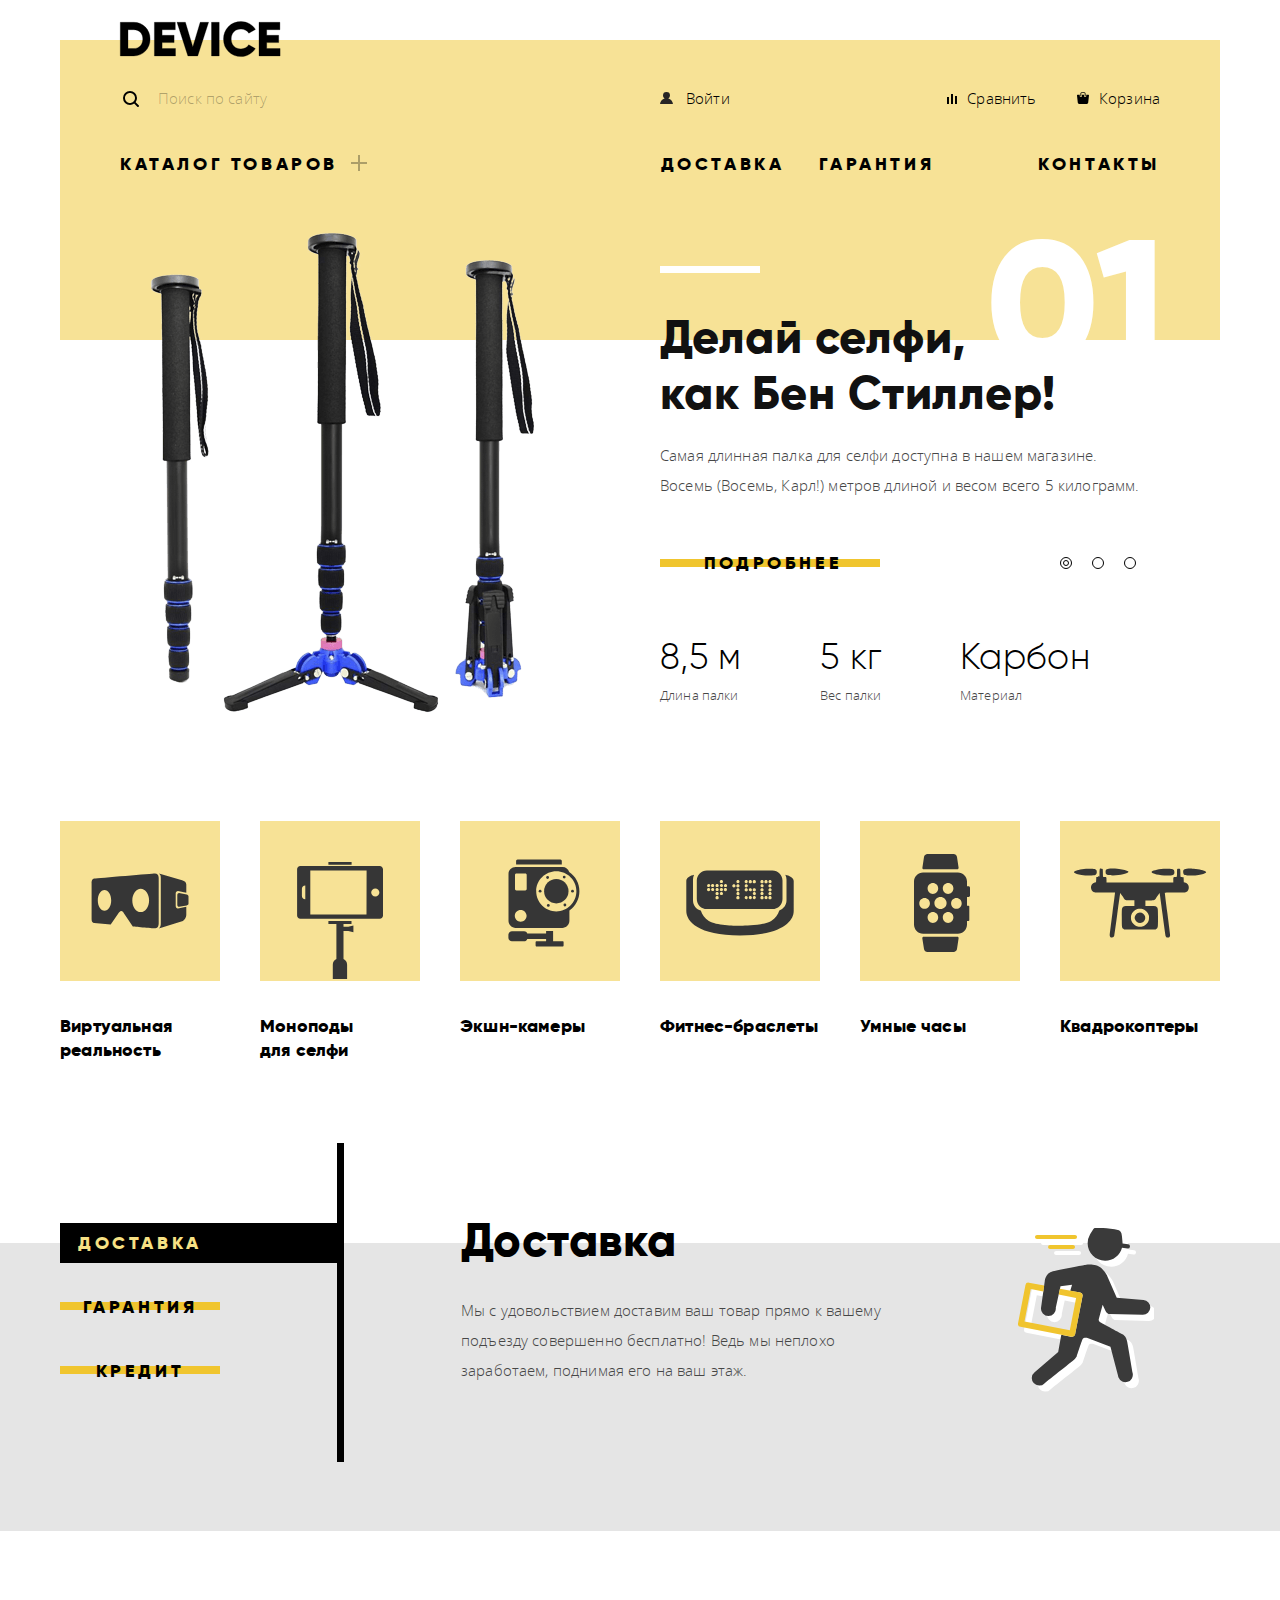
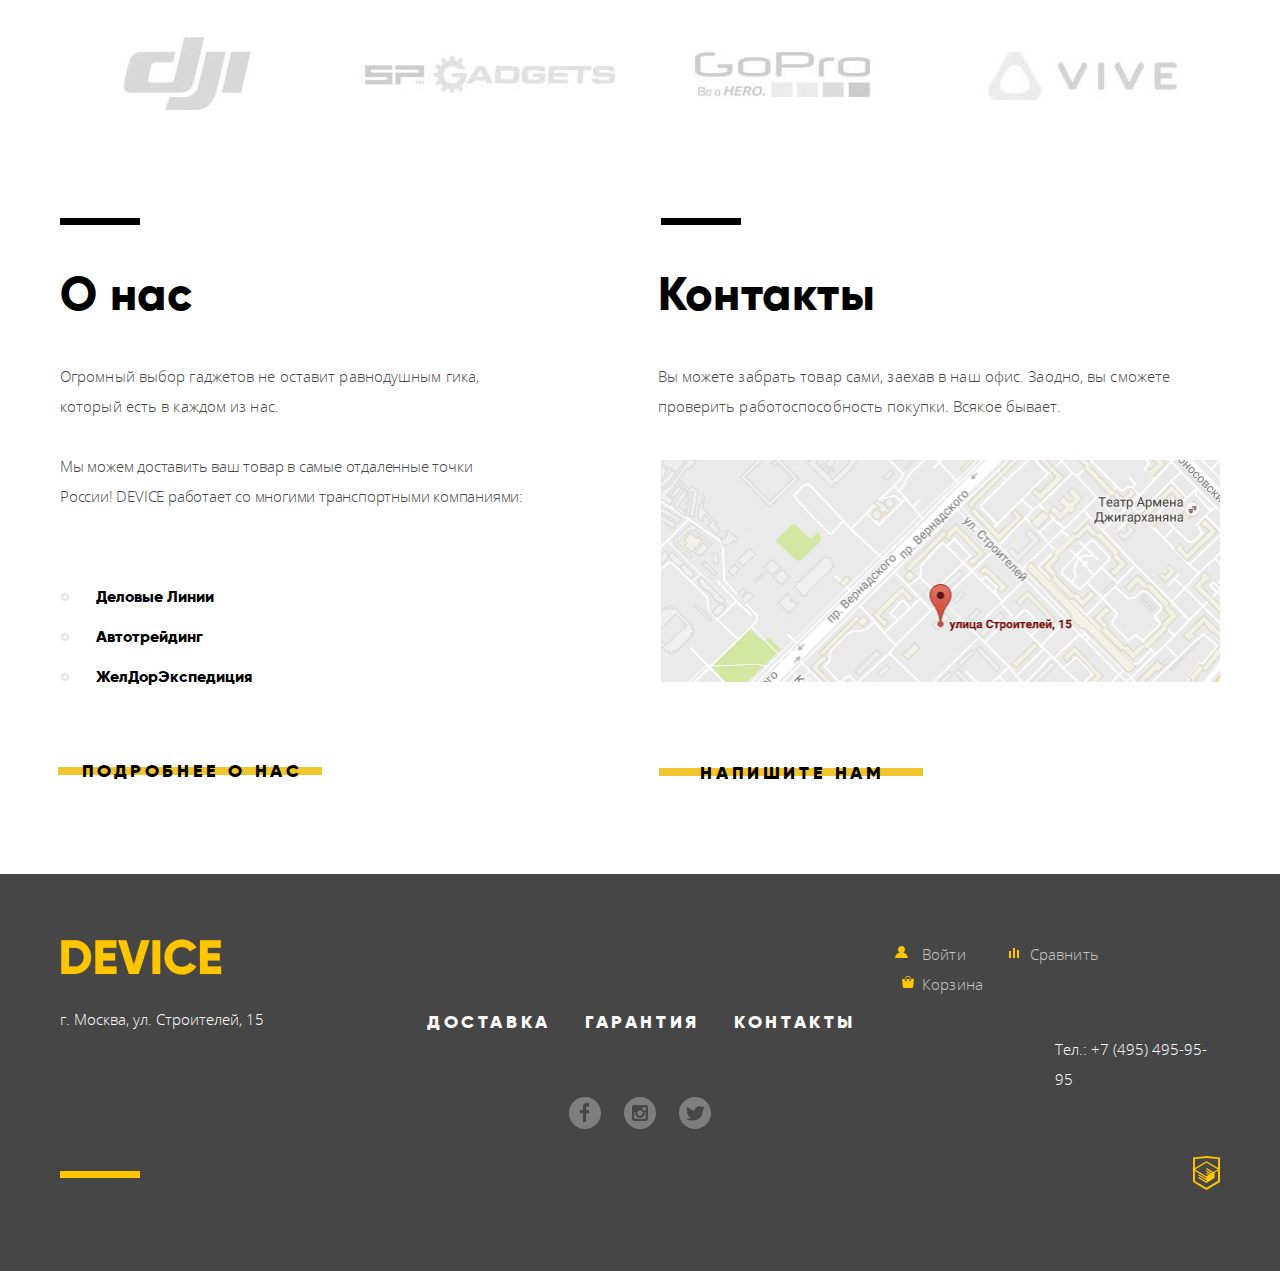
==== commit fcefa7d4: "Поправил слайдер" ====
--- a/index.html
+++ b/index.html
@@ -73,9 +73,9 @@
       <div class="promo__inner">
         <div class="promo__slider-wrap">
 
-          <input id="promo-button-1" class="promo__button-1 visually-hidden" type="radio" name="promo-controls" checked>
-          <input id="promo-button-2" class="promo__button-2 visually-hidden" type="radio" name="promo-controls">
-          <input id="promo-button-3" class="promo__button-3 visually-hidden" type="radio" name="promo-controls">
+          <input id="promo-button-1" class="promo__button-1" type="radio" name="promo-controls" checked>
+          <input id="promo-button-2" class="promo__button-2" type="radio" name="promo-controls">
+          <input id="promo-button-3" class="promo__button-3" type="radio" name="promo-controls">
 
           <div class="promo-paginator">
             <label for="promo-button-1"></label>
@@ -457,9 +457,7 @@
 
 
   <div class="map-popup-overlay hidden">
-    <div class="popup-map">
-      <iframe src="https://yandex.ru/map-widget/v1/?um=constructor%3Afe4377b97dc8234eb7981701d78a9d615b1ea40eb88b5850a05a94e5e0ac925a&amp;source=constructor"
-        width="960" height="560"></iframe>
+    <div id="ya-map" class="popup-map">
       <button class="close-btn close-btn--map" type="button" tabindex="0">
         <span class="visually-hidden">Закрыть</span>
       </button>
@@ -495,6 +493,8 @@
     </form>
   </div>
 
+  <script src="http://api-maps.yandex.ru/2.1/?lang=ru_RU" type="text/javascript"></script>
+  <script src="js/map.js"></script>
   <script src="js/common.js"></script>
 
 </body>
--- a/css/style.css
+++ b/css/style.css
@@ -545,6 +545,10 @@
   height: 7px;
 
   background-color: #ffffff;
+}
+
+.promo__slider-wrap input[type="radio"] {
+  visibility: hidden;
 }
 
 .promo-paginator {
@@ -2020,6 +2024,7 @@
   border-radius: 50%;
   outline: none;
   cursor: pointer;
+  z-index: 1;
 }
 
 .close-btn:hover,
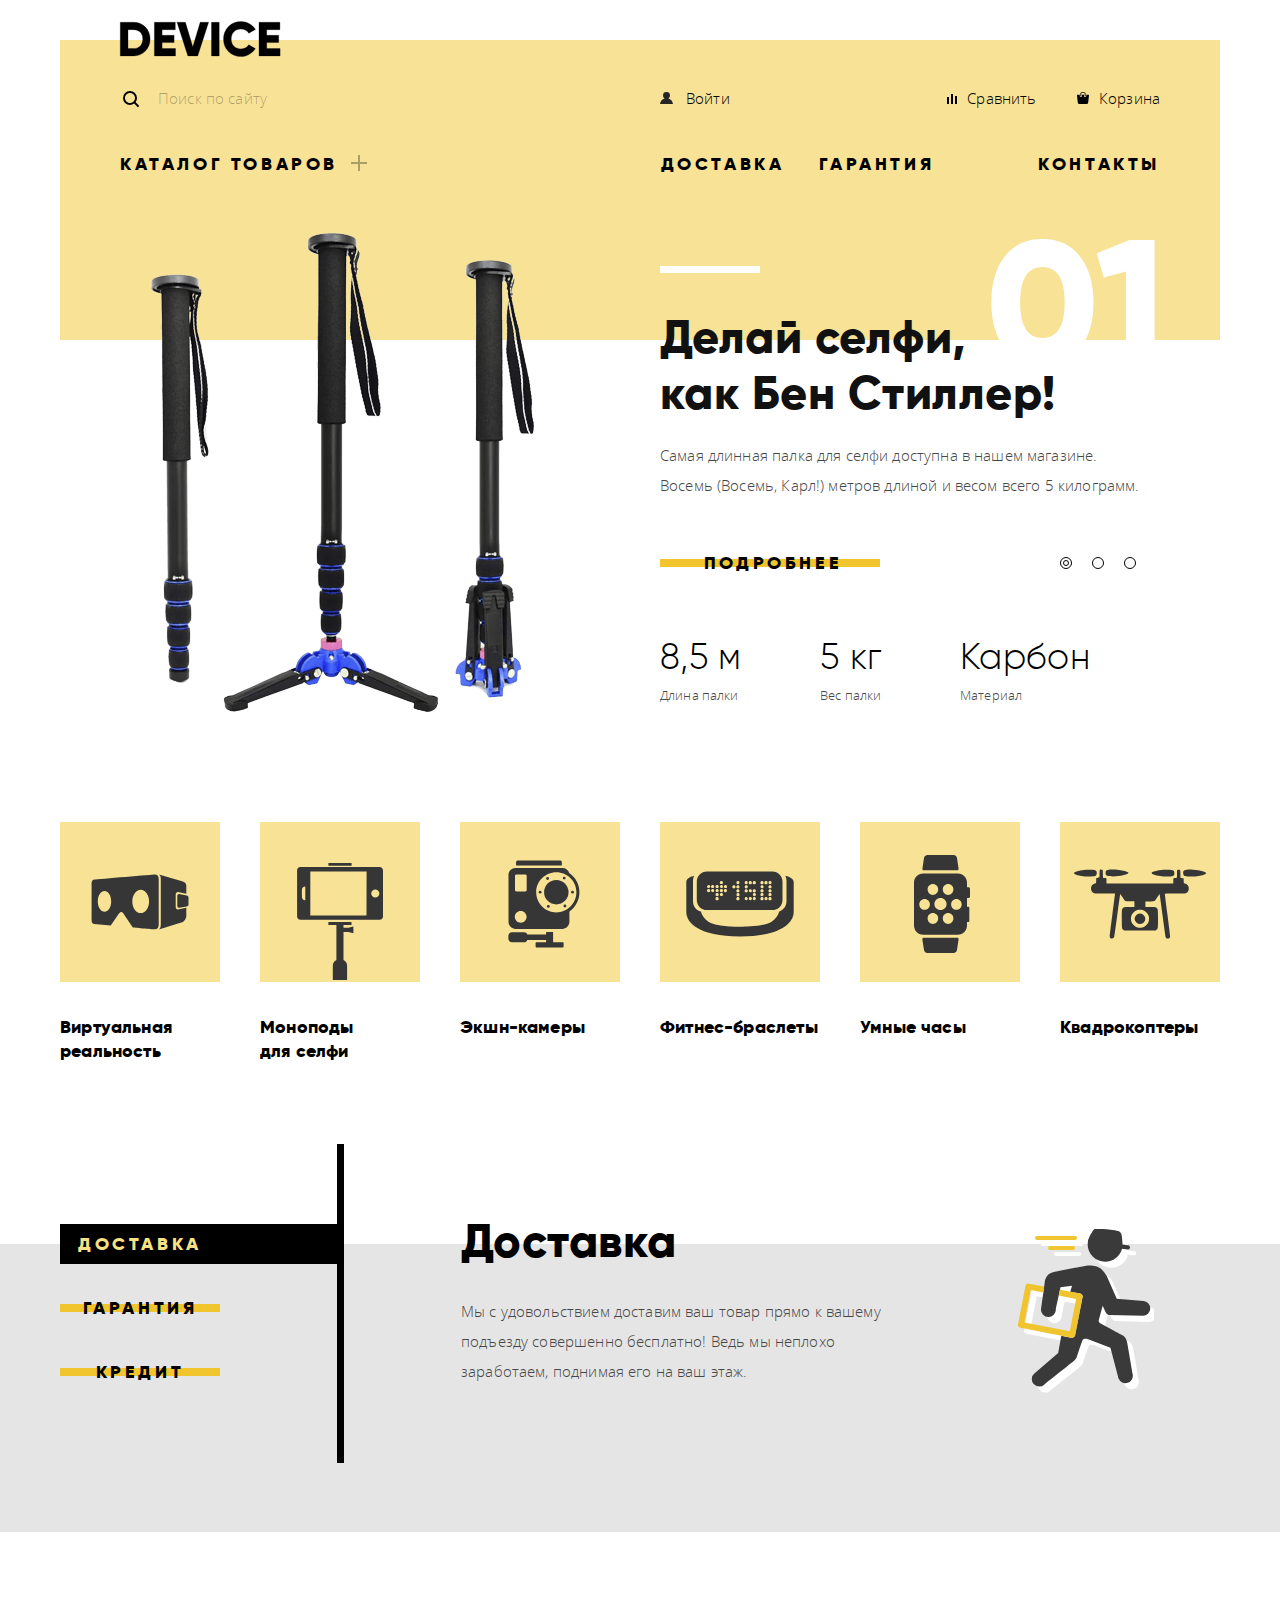
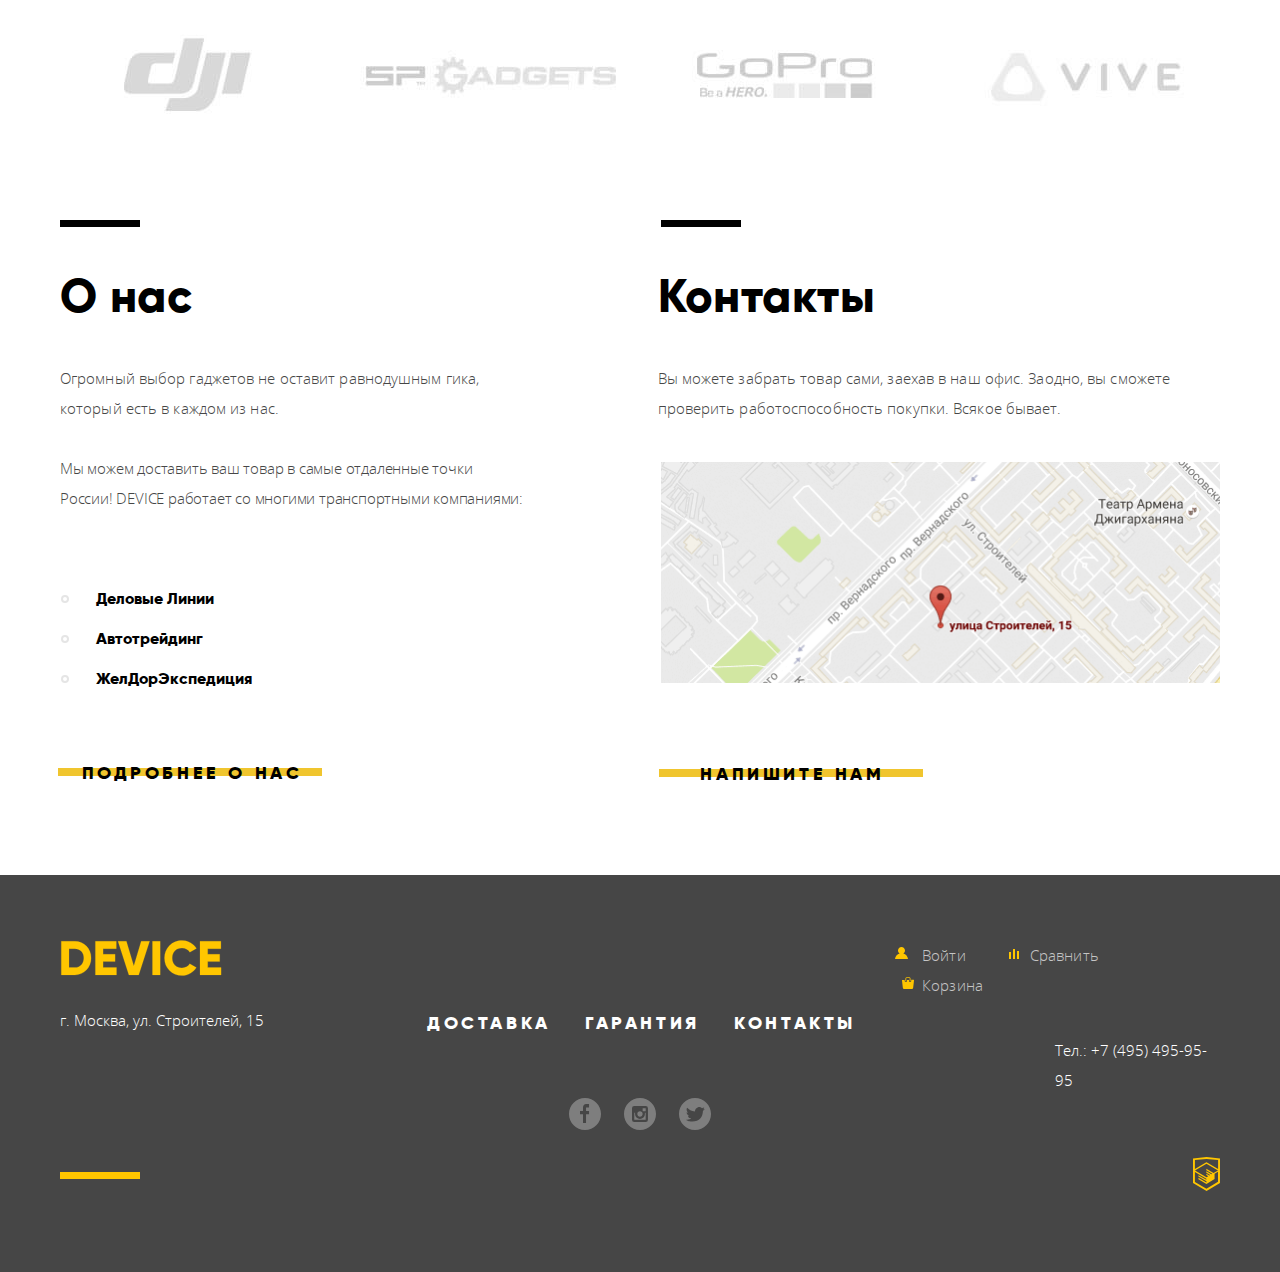
==== commit 26a099b7: "Правки после певрой финальной проверки" ====
--- a/index.html
+++ b/index.html
@@ -6,7 +6,7 @@
   <title>HTML Academy: Девайс</title>
 
   <meta name="format-detection" content="telephone=no">
-  <link rel="stylesheet" href="css/normalize.css">
+  <link rel="stylesheet" href="css/normalize-min.css">
   <link rel="stylesheet" href="css/style.css">
 </head>
 
@@ -26,39 +26,39 @@
           <button class="search-form__btn" type="submit">Найти</button>
         </form>
         <div class="user-nav">
-          <a class="user-nav__link" href="#">Войти</a>
-          <a class="user-nav__compare" href="#">Сравнить</a>
-          <a class="user-nav__basket" href="#">Корзина</a>
+          <a class="user-nav__link" href="login.html">Войти</a>
+          <a class="user-nav__compare" href="compare.html">Сравнить</a>
+          <a class="user-nav__basket" href="basket.html">Корзина</a>
         </div>
       </div>
 
       <nav class="main-menu">
         <ul class="main-menu__list">
           <li class="main-menu__item">
-            <a href="#">Каталог товаров</a>
+            <a href="catalog.html">Каталог товаров</a>
             <ul class="main-menu__dropdown">
               <li class="main-menu__dropdown-item">
-                <a href="#">Виртуальная реальность</a>
+                <a href="catalog/virt.html">Виртуальная реальность</a>
                 <a href="catalog.html">Моноподы для селфи</a>
-                <a href="#">Экшн-камеры</a>
+                <a href="catalog/cameras.html">Экшн-камеры</a>
               </li>
               <li class="main-menu__dropdown-item">
-                <a href="#">Фитнес-браслеты</a>
-                <a href="#">Умные часы</a>
+                <a href="catalog/bracelet.html">Фитнес-браслеты</a>
+                <a href="catalog/watch.html">Умные часы</a>
               </li>
               <li class="main-menu__dropdown-item">
-                <a href="#">Квадрокоптеры</a>
+                <a href="catalog/quadrupter.html">Квадрокоптеры</a>
               </li>
             </ul>
           </li>
           <li class="main-menu__item">
-            <a href="#">Доставка</a>
+            <a href="delivery.html">Доставка</a>
           </li>
           <li class="main-menu__item">
-            <a href="#">Гарантия</a>
+            <a href="warranty.html">Гарантия</a>
           </li>
           <li class="main-menu__item">
-            <a href="#">Контакты</a>
+            <a href="contacts.html">Контакты</a>
           </li>
         </ul>
       </nav>
@@ -78,9 +78,9 @@
           <input id="promo-button-3" class="promo__button-3" type="radio" name="promo-controls">
 
           <div class="promo-paginator">
-            <label for="promo-button-1"></label>
-            <label for="promo-button-2"></label>
-            <label for="promo-button-3"></label>
+            <label for="promo-button-1" tabindex="0" aria-label="Слайд-1"></label>
+            <label for="promo-button-2" tabindex="0" aria-label="Слайд-2"></label>
+            <label for="promo-button-3" tabindex="0" aria-label="Слайд-3"></label>
           </div>
 
           <div class="promo__slider">
@@ -95,7 +95,7 @@
                   <p class="promo__info-text">Самая длинная палка для селфи доступна в нашем магазине.<span>Восемь (Восемь,
                       Карл!) метров длиной и весом всего 5 килограмм.</span>
                   </p>
-                  <a class="promo__info-link" href="#" >Подробнее</a>
+                  <a class="promo__info-link" href="catalog/pods/very-long-pod.html">Подробнее</a>
                   <table class="promo__info-param">
                     <thead>
                       <tr>
@@ -124,7 +124,7 @@
                   <p class="promo__info-text">Мотивирующие фитнес-браслеты помогут найти в себе силы не пропускать занятия
                     и соблюдать диету.
                   </p>
-                  <a class="promo__info-link" href="#" >Подробнее</a>
+                  <a class="promo__info-link" href="catalog/bracelets.html">Подробнее</a>
                   <table class="promo__info-param">
                     <thead>
                       <tr>
@@ -149,7 +149,7 @@
                   <p class="promo__info-text">Этот обычный, на первый взгляд, квадрокоптер оснащен мощным лазером, замаскированным
                     под стандартную камеру.
                   </p>
-                  <a class="promo__info-link" href="#" >Подробнее</a>
+                  <a class="promo__info-link" href="catalog/quadrupters/quadrupter-with-laser.html">Подробнее</a>
                   <table class="promo__info-param">
                     <thead>
                       <tr>
@@ -174,7 +174,7 @@
     </div>
 
     <div class="assortment">
-      <a class="assortment__link" href="#" aria-label="Виртуальная реальность" >
+      <a class="assortment__link" href="catalog/virt.html" aria-label="Виртуальная реальность" >
         <svg class="assortment__link-img" width="160" height="160" viewBox="0 0 160 160" fill="#363636">
           <g>
             <path class="st0" d="M115.7,85.1V72.5c0-1.3,1-2.4,2.3-2.4l8.3,1.6v-8.2c0-2.4-1.7-3.4-4.2-4.3l-23.2-6.6c1.6,1.4,1.9,2,1.9,4.4
@@ -190,7 +190,7 @@
         </svg>
         <span>Виртуальная реальность</span>
       </a>
-      <a class="assortment__link" href="#" aria-label="Моноподы для селфи" >
+      <a class="assortment__link" href="catalog.html" aria-label="Моноподы для селфи" >
           <svg class="assortment__link-img" width="160" height="160" viewBox="0 0 160 160" fill="#363636">
               <g>
                 <path class="st0" d="M119.7,45H40.3c-1.8,0-3.2,1.4-3.2,3.2v46.4c0,1.8,1.4,3.2,3.2,3.2l0,0h79.5c1.8,0,3.2-1.4,3.2-3.2l0,0V48.2
@@ -202,7 +202,7 @@
               </svg>
         <span>Моноподы для селфи</span>
       </a>
-      <a class="assortment__link" href="#" aria-label="Экшн-камеры" >
+      <a class="assortment__link" href="catalog/cameras.html" aria-label="Экшн-камеры" >
         <svg class="assortment__link-img" width="160" height="160" viewBox="0 0 160 160" fill="#363636">
           <g>
             <path class="st0" d="M101.8,40c0-0.7-0.6-1.5-1.3-1.5h-43c-0.7,0-1.4,0.8-1.4,1.5v3.5h45.7L101.8,40L101.8,40z M102.7,120.3h-9.6
@@ -224,7 +224,7 @@
         </svg>
         <span>Экшн-камеры</span>
       </a>
-      <a class="assortment__link" href="#" aria-label="Фитнес-браслеты" >
+      <a class="assortment__link" href="catalog/bracelet.html" aria-label="Фитнес-браслеты" >
           <svg class="assortment__link-img" width="160" height="160" viewBox="0 0 160 160" fill="#363636">
               <g>
                 <path class="st0" d="M125.3,53.7c0.8,1.4,1.2,3.1,1.2,4.8v21.1c0,4.6-3.1,8.5-7.2,9.9c-1.3,4-3.8,7.9-8.1,10.4
@@ -281,7 +281,7 @@
                         
         <span>Фитнес-браслеты</span>
       </a>
-      <a class="assortment__link" href="#" aria-label="Умные часы" >
+      <a class="assortment__link" href="catalog/watch.html" aria-label="Умные часы" >
           <svg class="assortment__link-img" width="160" height="160" viewBox="0 0 160 160" fill="#363636">
               <g>
                 <path class="st0" d="M108.5,65.2H107v-4.6c0-5.1-4.1-9.2-9.1-9.2H63.1c-5,0-9.1,4.1-9.1,9.2v42.9c0,5.1,4.1,9.2,9.1,9.2h34.8
@@ -299,7 +299,7 @@
               </svg>                         
         <span>Умные часы</span>
       </a>
-      <a class="assortment__link" href="#" aria-label="Квадрокоптеры" >
+      <a class="assortment__link" href="catalog/quadrupter.html" aria-label="Квадрокоптеры" >
           <svg class="assortment__link-img" width="160" height="160" viewBox="0 0 160 160" fill="#363636">
               <g>
                 <path class="st0" d="M26,47.8c-5.5,0.5-10.2,1.6-11.5,2.7c-0.7,0.6-0.7,0.6-0.2,1.2c0.6,0.7,3.7,1.6,7.2,2.2
@@ -413,7 +413,7 @@
         <a class="contacts__map" href="#" title="Адрес офиса">
           <img src="img/map.png" width="560" height="222" alt="улица Строителей дом 15">
         </a>
-        <a class="contacts__link" href="#">Напишите нам</a>
+        <a class="contacts__link" href="contacts.html">Напишите нам</a>
       </div>
     </div>
   </main>
@@ -443,9 +443,9 @@
 
       <div class="page-footer__block">
         <div class="user-nav user-nav--footer">
-          <a class="user-nav__link user-nav__link--footer" href="#">Войти</a>
-          <a class="user-nav__compare user-nav__compare--footer" href="#">Сравнить</a>
-          <a class="user-nav__basket user-nav__basket--footer" href="#">Корзина</a>
+          <a class="user-nav__link user-nav__link--footer" href="login.html">Войти</a>
+          <a class="user-nav__compare user-nav__compare--footer" href="compare.html">Сравнить</a>
+          <a class="user-nav__basket user-nav__basket--footer" href="basket.html">Корзина</a>
         </div>
         <p class="tel">Тел.: +7 (495) 495-95-95</p>
         <a class="page-footer__block-link" href="https://htmlacademy.ru/intensive/htmlcss">
@@ -465,7 +465,7 @@
   </div>
 
   <div class="form-popup-overlay hidden">
-    <form class="popup-form" action="#" method="post">
+    <form class="popup-form" action="https://echo.htmlacademy.ru/" method="post">
       <fieldset class="popup-form__group">
         <div class="popup-form__group-wrapper">
 
@@ -494,7 +494,6 @@
   </div>
 
   <script src="http://api-maps.yandex.ru/2.1/?lang=ru_RU" type="text/javascript"></script>
-  <script src="js/map.js"></script>
   <script src="js/common.js"></script>
 
 </body>
--- a/css/style.css
+++ b/css/style.css
@@ -251,6 +251,7 @@
   color: #ffffff;
 
   background-color: #000000;
+  visibility: visible;
   opacity: 1;
 }
 
@@ -434,6 +435,7 @@
   position: absolute;
   top: 20px;
   left: -60px;
+  z-index: 2;
 
   display: -webkit-box;
   display: -ms-flexbox;
@@ -455,7 +457,6 @@
           transition: opacity 0.3s, visibility 0.3s linear 0.3s;
   -webkit-transition-delay: 0.1s;
           transition-delay: 0.1s;
-  z-index: 2;
 }
 
 .main-menu__dropdown:hover,
@@ -513,8 +514,8 @@
   -webkit-box-sizing: border-box;
           box-sizing: border-box;
   width: 1160px;
-  margin: 0 auto 131px;
-  padding: 26px 20px 0;
+  margin: 0 auto;
+  padding: 26px 20px 99px;
 
   background-image: linear-gradient(to bottom, #f7e296 0, #f7e296 162px, #ffffff 0, #ffffff);
 }
@@ -522,7 +523,6 @@
 .promo__inner {
   display: block;
   width: 1040px;
-  height: 486px;
   margin: 0 auto;
 }
 
@@ -671,7 +671,6 @@
   -webkit-box-sizing: border-box;
           box-sizing: border-box;
   width: 1040px;
-  max-height: 500px;
 }
 
 .promo__slide:not(:last-child) .promo__img {
@@ -833,13 +832,13 @@
 }
 
 .promo__info-param thead {
+  display: table-footer-group;
   -ms-flex-order: 1;
   order: 1;
 
   color: #464646;
 
   -webkit-box-ordinal-group: 2;
-  display: table-footer-group;
 }
 
 .promo__info-param tbody {
@@ -870,6 +869,7 @@
   display: -webkit-box;
   display: -ms-flexbox;
   display: flex;
+      flex-wrap: wrap;
   justify-content: space-between;
   -webkit-box-sizing: border-box;
           box-sizing: border-box;
@@ -878,6 +878,7 @@
 
   -webkit-box-pack: justify;
   -ms-flex-pack: justify;
+  -ms-flex-wrap: wrap;
 }
 
 .assortment__link {
@@ -1193,6 +1194,8 @@
       flex-direction: column;
   width: 700px;
   height: 288px;
+  overflow-x: hidden;
+  overflow-y: auto;
 
   -webkit-box-direction: normal;
   -webkit-box-orient: vertical;
@@ -1257,9 +1260,17 @@
 /* begin of pertners */
 
 .partners {
-  display: block;
+  display: -webkit-box;
+  display: -ms-flexbox;
+  display: flex;
+      flex-wrap: wrap;
+  justify-content: space-between;
   width: 1160px;
   margin: 0 auto 138px auto;
+
+  -webkit-box-pack: justify;
+  -ms-flex-pack: justify;
+  -ms-flex-wrap: wrap;
 }
 
 .partners__link {
@@ -1791,6 +1802,75 @@
 
 /* ========== begin of popups ========== */
 
+@keyframes bounce {
+  0% {
+    transform: scale(0.1);
+  }
+
+  10% {
+    transform: scale(0.2);
+    
+  }
+
+  20% {
+    transform: scale(0.3);
+  }
+
+  30% {
+    transform: scale(0.4);
+  }
+
+  40% {
+    transform: scale(0.5);
+  }
+
+  50% {
+    transform: scale(0.6);
+  }
+
+  60% {
+    transform: scale(0.7);
+  }
+
+  70% {
+    transform: scale(0.8);
+  }
+
+  80% {
+    transform: scale(0.9);
+  }
+
+  90% {
+    transform: scale(0.95);
+  }
+
+  100% {
+    transform: scale(1);
+  }
+}
+
+@keyframes shake {
+  0%,
+  100% {
+    transform: translateX(0);
+  }
+
+  10%,
+  30%,
+  50%,
+  70%,
+  90% {
+    transform: translateX(-10px);
+  }
+
+  20%,
+  40%,
+  60%,
+  80% {
+    transform: translateX(10px);
+  }
+}
+
 .map-popup-overlay,
 .form-popup-overlay {
   position: fixed;
@@ -1811,9 +1891,9 @@
 .popup-form {
   position: absolute;
   top: 0;
+  right: 0;
+  bottom: 0;
   left: 0;
-  bottom: 0;
-  right: 0;
 
   display: block;
   -webkit-box-sizing: border-box;
@@ -1825,10 +1905,15 @@
   background-color: #ffffff;
   -webkit-box-shadow: 0 10px 20px rgba(0, 0, 0, 0.2);
           box-shadow: 0 10px 20px rgba(0, 0, 0, 0.2);
+  animation: bounce 0.3s;
 }
 
 .popup-form {
   padding: 75px 100px 65px;
+}
+
+.popup-error {
+  animation: shake 0.6s;
 }
 
 .popup-form__group {
@@ -1901,6 +1986,14 @@
   line-height: 1.285714285714286;
   font-family: "OpenSans", "Arial", "Helvetica", sans-serif;
   color: rgba(70, 70, 70, 0.4);
+}
+
+.popup-form__user-text textarea:hover {
+  background-color: #eaeaea;
+}
+
+.popup-form__user-text textarea:focus {
+  outline: 3px solid #f0c52e;
 }
 
 .popup-form__label {
@@ -1926,8 +2019,16 @@
   font-family: "OpenSans", "Arial", "Helvetica", sans-serif;
   color: rgba(70, 70, 70, 0.4);
 
-  background: #f2f2f2;
+  background-color: #f2f2f2;
   border: none;
+}
+
+.popup-form__input:hover {
+  background-color: #eaeaea;
+}
+
+.popup-form__input:focus {
+  outline: 3px solid #f0c52e;
 }
 
 .popup-form__input::-webkit-input-placeholder {
@@ -2014,6 +2115,7 @@
   position: absolute;
   top: 22px;
   right: 22px;
+  z-index: 1;
 
   display: block;
   width: 55px;
@@ -2024,7 +2126,6 @@
   border-radius: 50%;
   outline: none;
   cursor: pointer;
-  z-index: 1;
 }
 
 .close-btn:hover,
@@ -2187,20 +2288,25 @@
 }
 
 .breadcrumbs__link::after {
-  content: ">";
-  position: absolute;
-  top: 0;
-  left: 67px;
+  content: "";
+  position: absolute;
+  top: 9px;
+  left: 68px;
+
+  width: 4px;
+  height: 7px;
 
   color: #000000;
+
+  background-image: url("../img/nav-arrow.svg");
 }
 
 .breadcrumbs li:nth-child(2) a::after {
-  left: 126px;
+  left: 128px;
 }
 
 .breadcrumbs li:last-child a::after {
-  color: transparent;
+  display: none;
 }
 
 /* end of category */
@@ -2230,10 +2336,12 @@
   display: -webkit-box;
   display: -ms-flexbox;
   display: flex;
+      flex-wrap: wrap;
   align-items: center;
 
   -webkit-box-align: center;
   -ms-flex-align: center;
+  -ms-flex-wrap: wrap;
 }
 
 .content-topline__block:first-child {
@@ -2267,6 +2375,7 @@
   display: -webkit-box;
   display: -ms-flexbox;
   display: flex;
+      flex-wrap: wrap;
   align-items: center;
   padding: 7px 0 7px 75px;
 
@@ -2274,6 +2383,7 @@
 
   -webkit-box-align: center;
   -ms-flex-align: center;
+  -ms-flex-wrap: wrap;
 }
 
 .sorter__title {
@@ -2284,10 +2394,14 @@
   display: -webkit-box;
   display: -ms-flexbox;
   display: flex;
+      flex-wrap: wrap;
   margin: 0;
   padding: 0;
+  overflow-y: auto;
 
   list-style: none;
+
+  -ms-flex-wrap: wrap;
 }
 
 .sorter__list-item {
@@ -2483,6 +2597,12 @@
   left: 54%;
 }
 
+.form-filter__range__toggle:active,
+.form-filter__range__toggle:focus {
+  width: 5px;
+  height: 5px;
+}
+
 .form-filter__interval {
   display: -webkit-box;
   display: -ms-flexbox;
@@ -2555,6 +2675,14 @@
   letter-spacing: 0.01em;
 
   cursor: pointer;
+
+  -webkit-transition: all 0.3s;
+          transition: all 0.3s;
+}
+
+.form-filter__label-check:hover,
+.form-filter__label-radio:hover {
+  opacity: 0.6;
 }
 
 .form-filter__input-check + .form-filter__label-check::before {
@@ -2618,6 +2746,11 @@
 
   border: 1px dashed rgba(0, 0, 0, 0.3);
   border-radius: 50%;
+}
+
+.form-filter__input-check:disabled + .form-filter__label-check,
+.form-filter__input-radio:disabled + .form-filter__label-radio {
+  opacity: 0.25;
 }
 
 .form-filter__btn {
@@ -2687,8 +2820,9 @@
   display: -webkit-box;
   display: -ms-flexbox;
   display: flex;
+  -ms-flex-direction: column;
+      flex-direction: column;
       flex-wrap: wrap;
-  flex-direction: column;
   -webkit-box-sizing: border-box;
           box-sizing: border-box;
   width: 832px;
@@ -2696,12 +2830,18 @@
 
   background-color: #ffffff;
 
+  -webkit-box-direction: normal;
+  -webkit-box-orient: vertical;
   -ms-flex-wrap: wrap;
 }
 
 .products-block {
-  display: flex;
-  flex-wrap: wrap;
+  display: -webkit-box;
+  display: -ms-flexbox;
+  display: flex;
+      flex-wrap: wrap;
+
+  -ms-flex-wrap: wrap;
 }
 
 .product-card {
@@ -2955,13 +3095,16 @@
   display: -ms-flexbox;
   display: flex;
   justify-content: space-between;
+  align-items: center;
   -webkit-box-sizing: border-box;
           box-sizing: border-box;
   width: 100%;
 
   background-color: #ebebeb;
 
+  -webkit-box-align: center;
   -webkit-box-pack: justify;
+  -ms-flex-align: center;
   -ms-flex-pack: justify;
 }
 
@@ -2994,6 +3137,7 @@
   display: -webkit-box;
   display: -ms-flexbox;
   display: flex;
+      flex-wrap: wrap;
   justify-content: space-between;
   -webkit-box-sizing: border-box;
           box-sizing: border-box;
@@ -3003,6 +3147,7 @@
 
   -webkit-box-pack: justify;
   -ms-flex-pack: justify;
+  -ms-flex-wrap: wrap;
 }
 
 .product-pagination__numbers-link {
